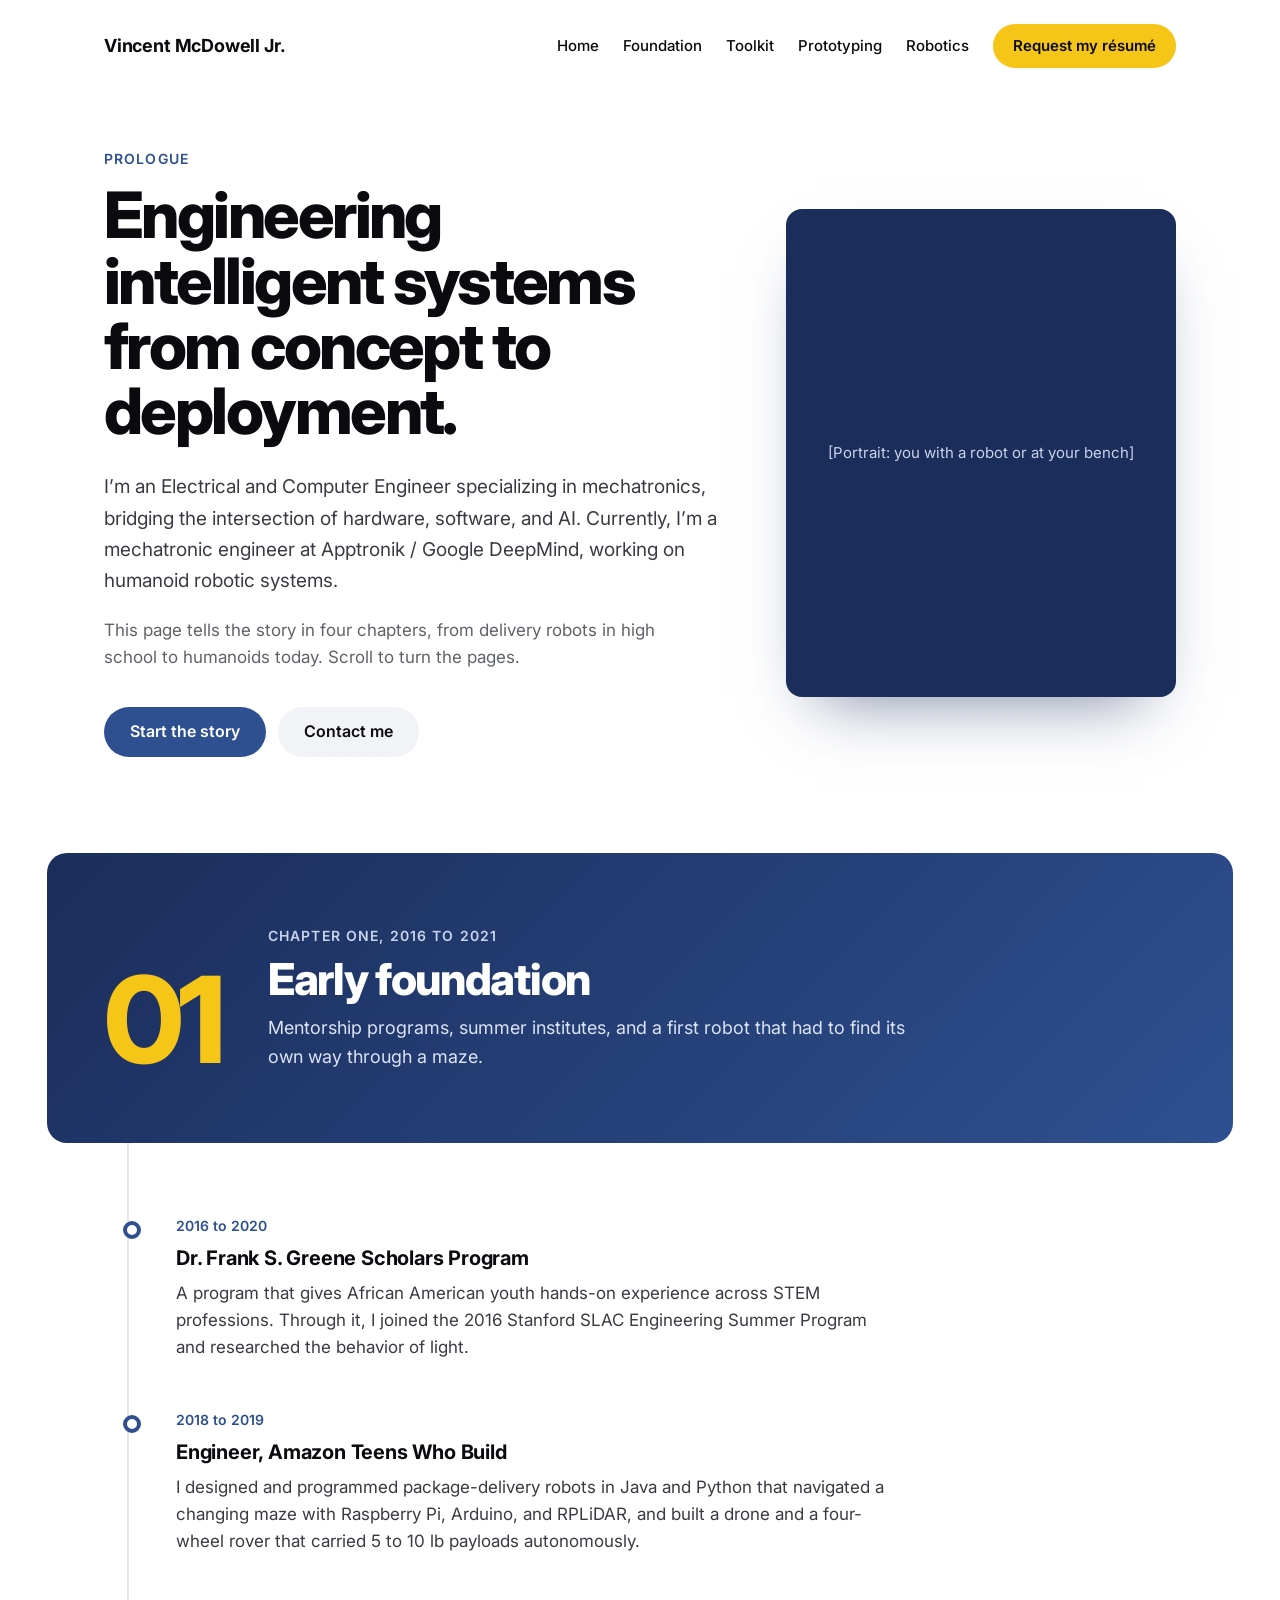
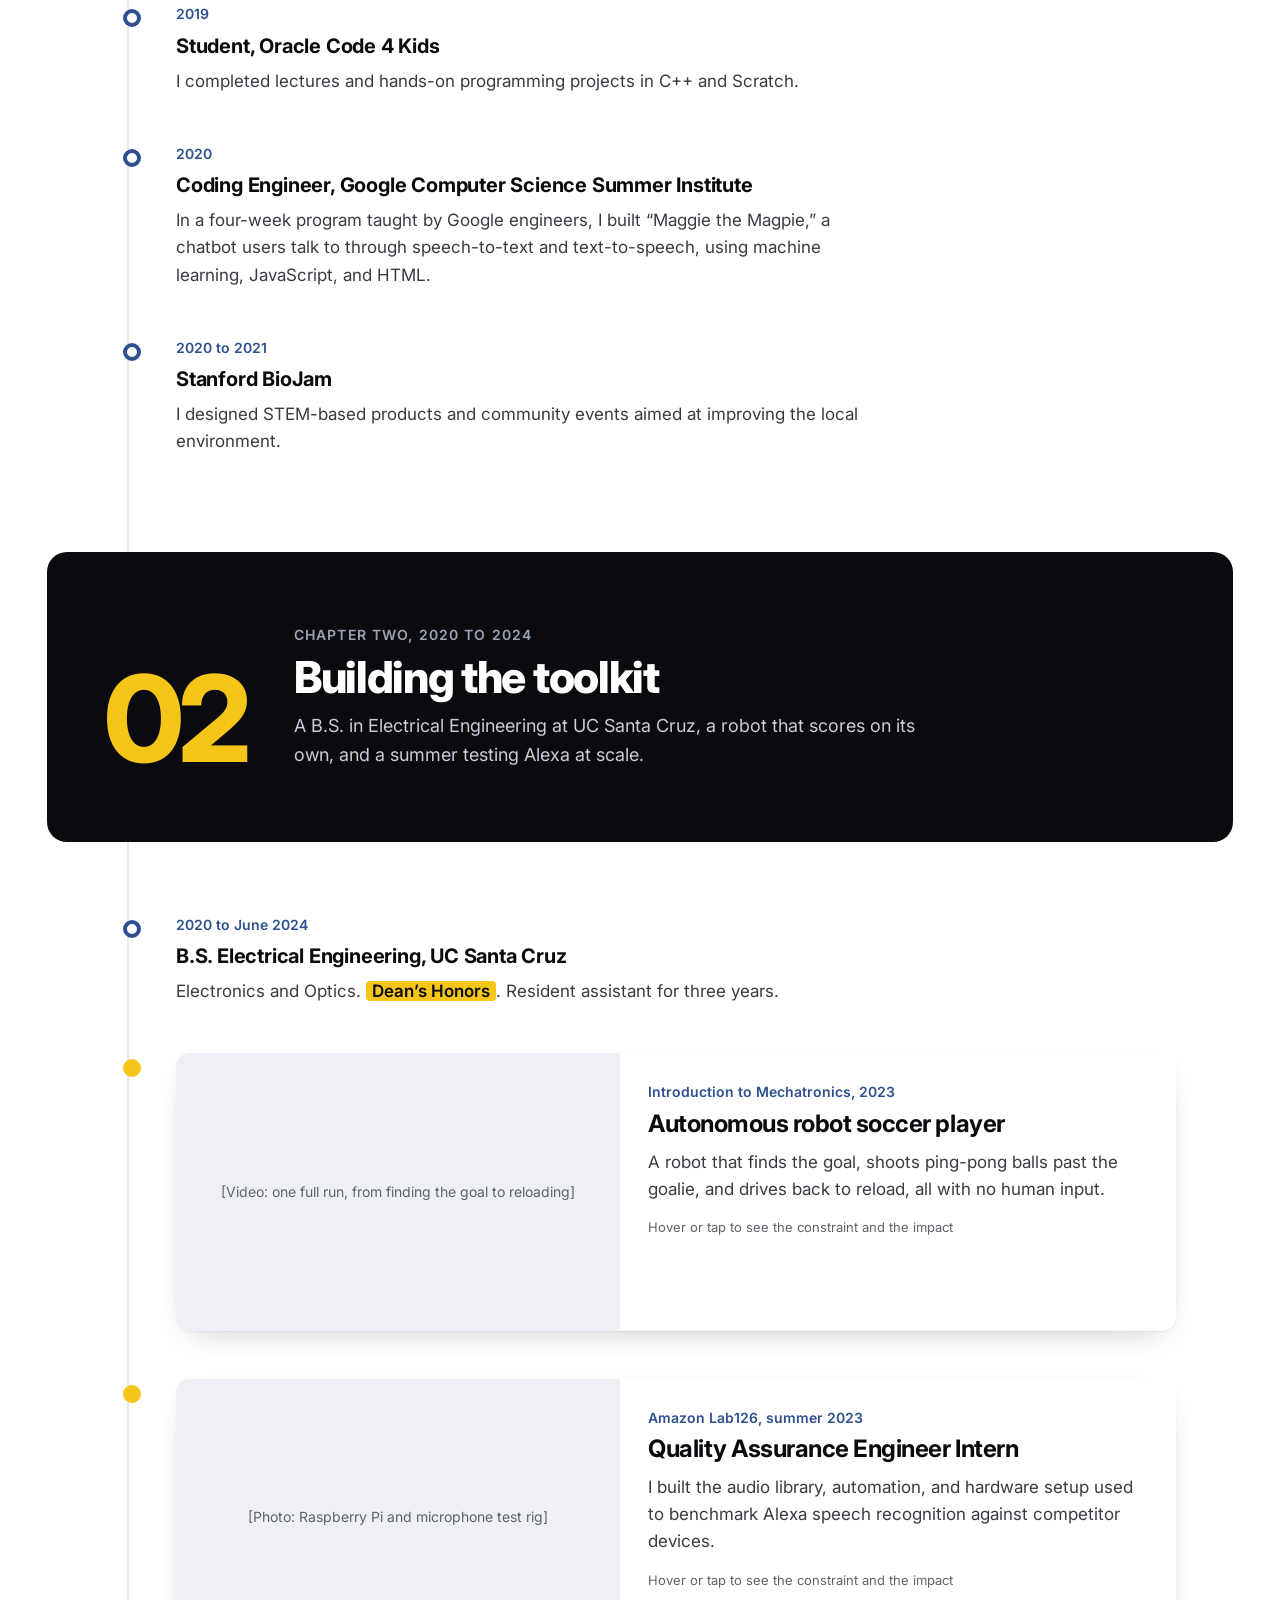
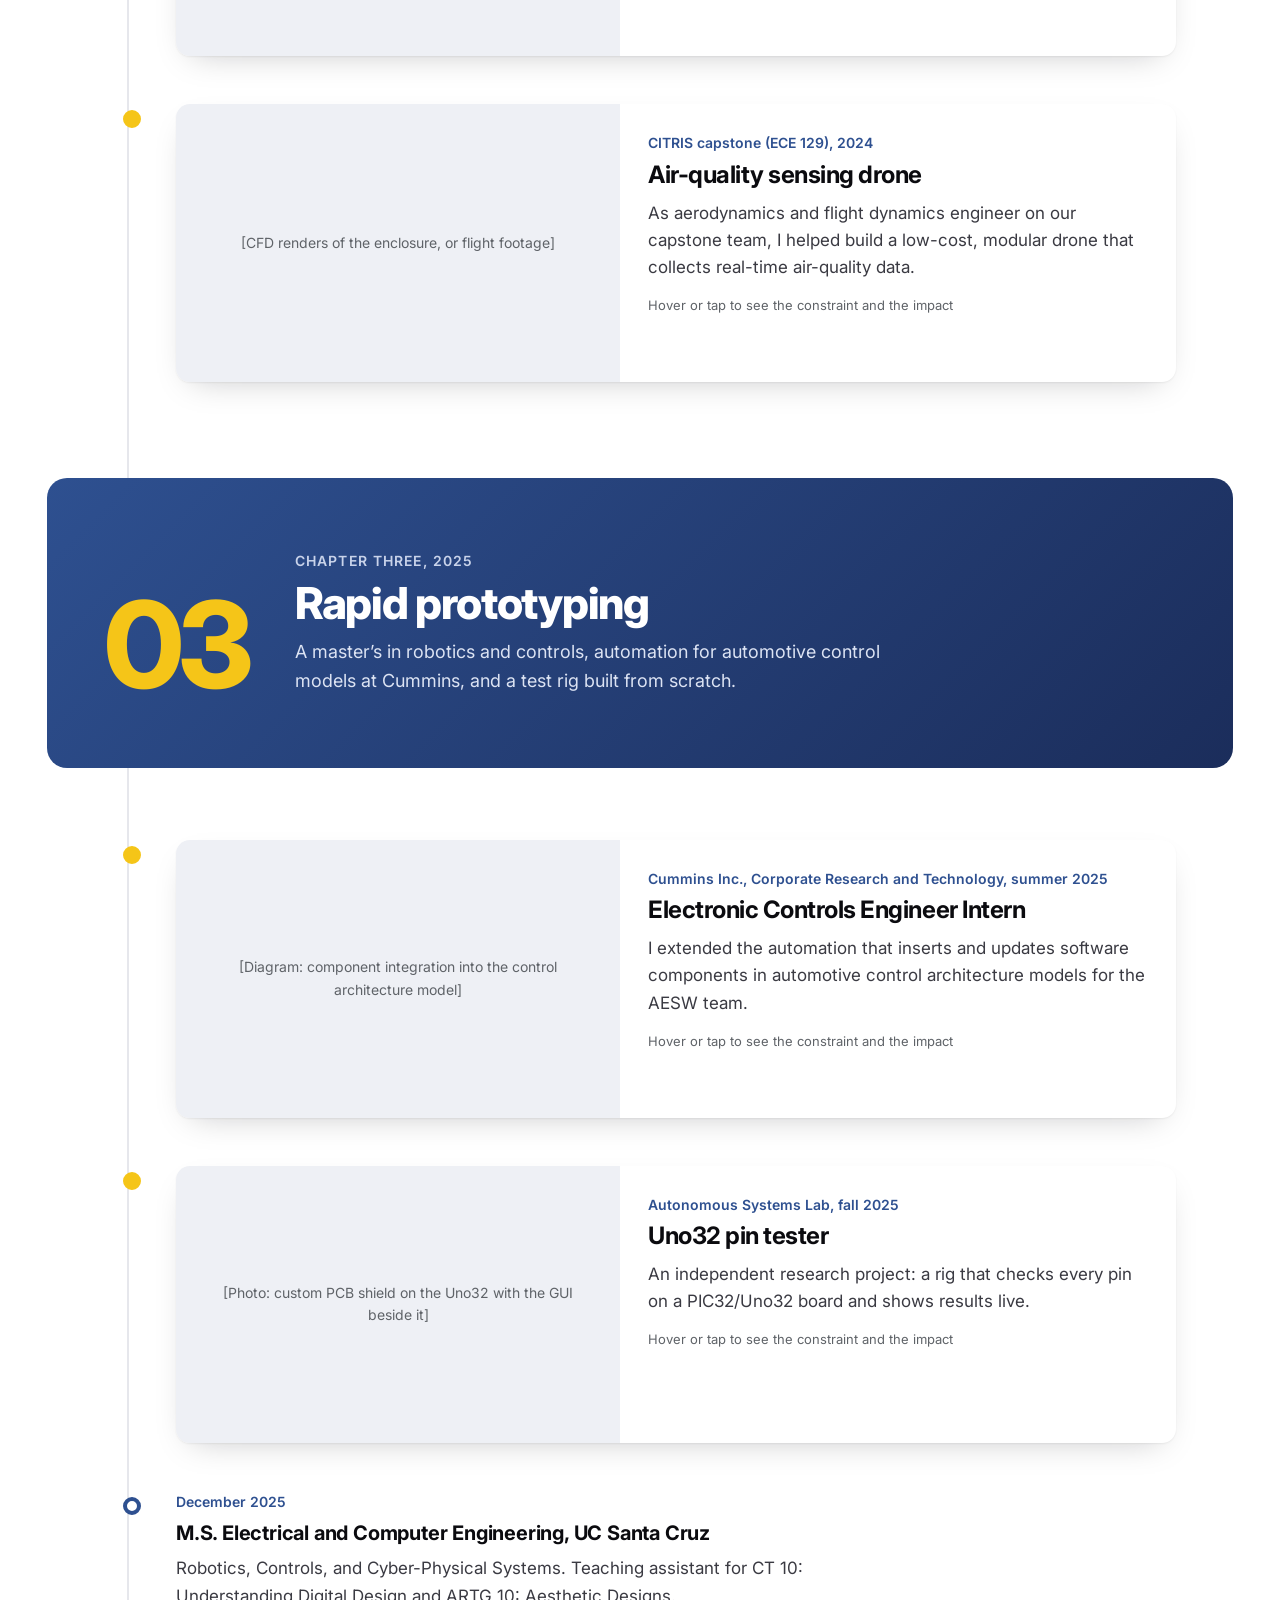
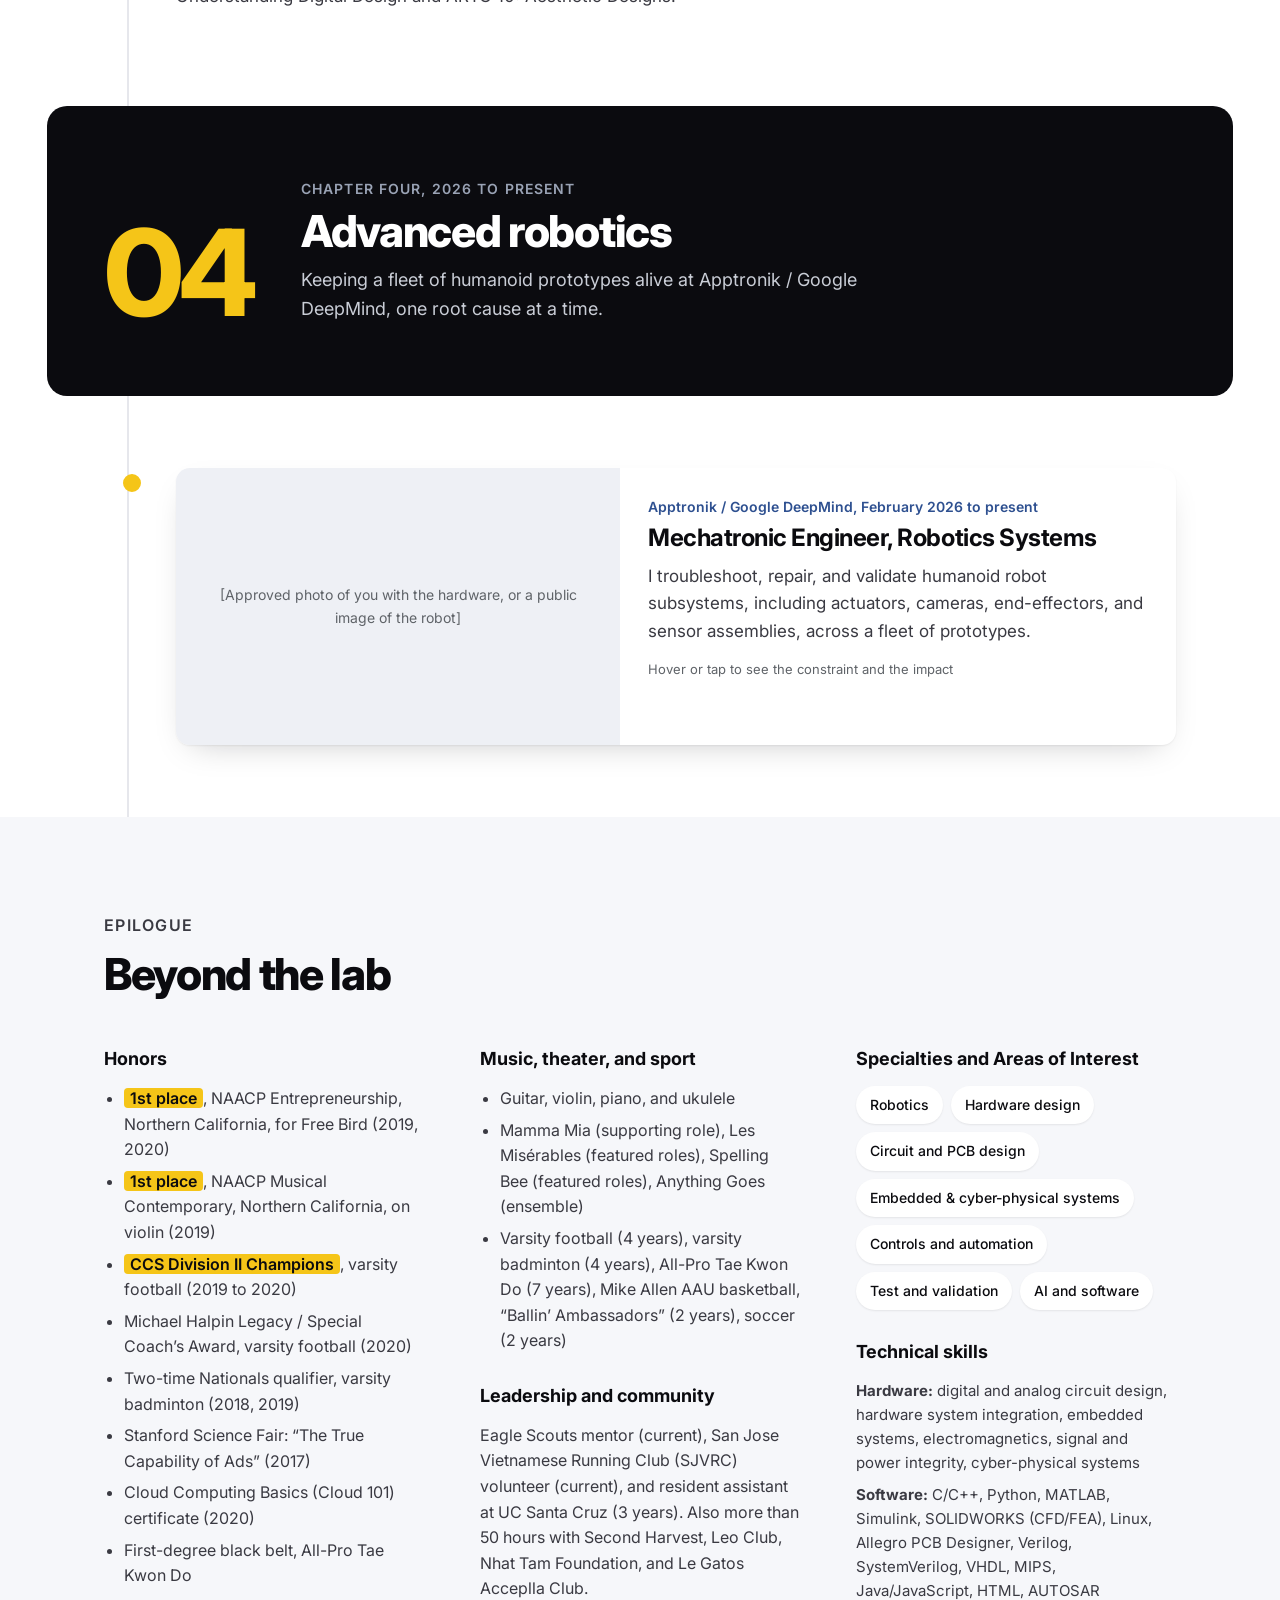
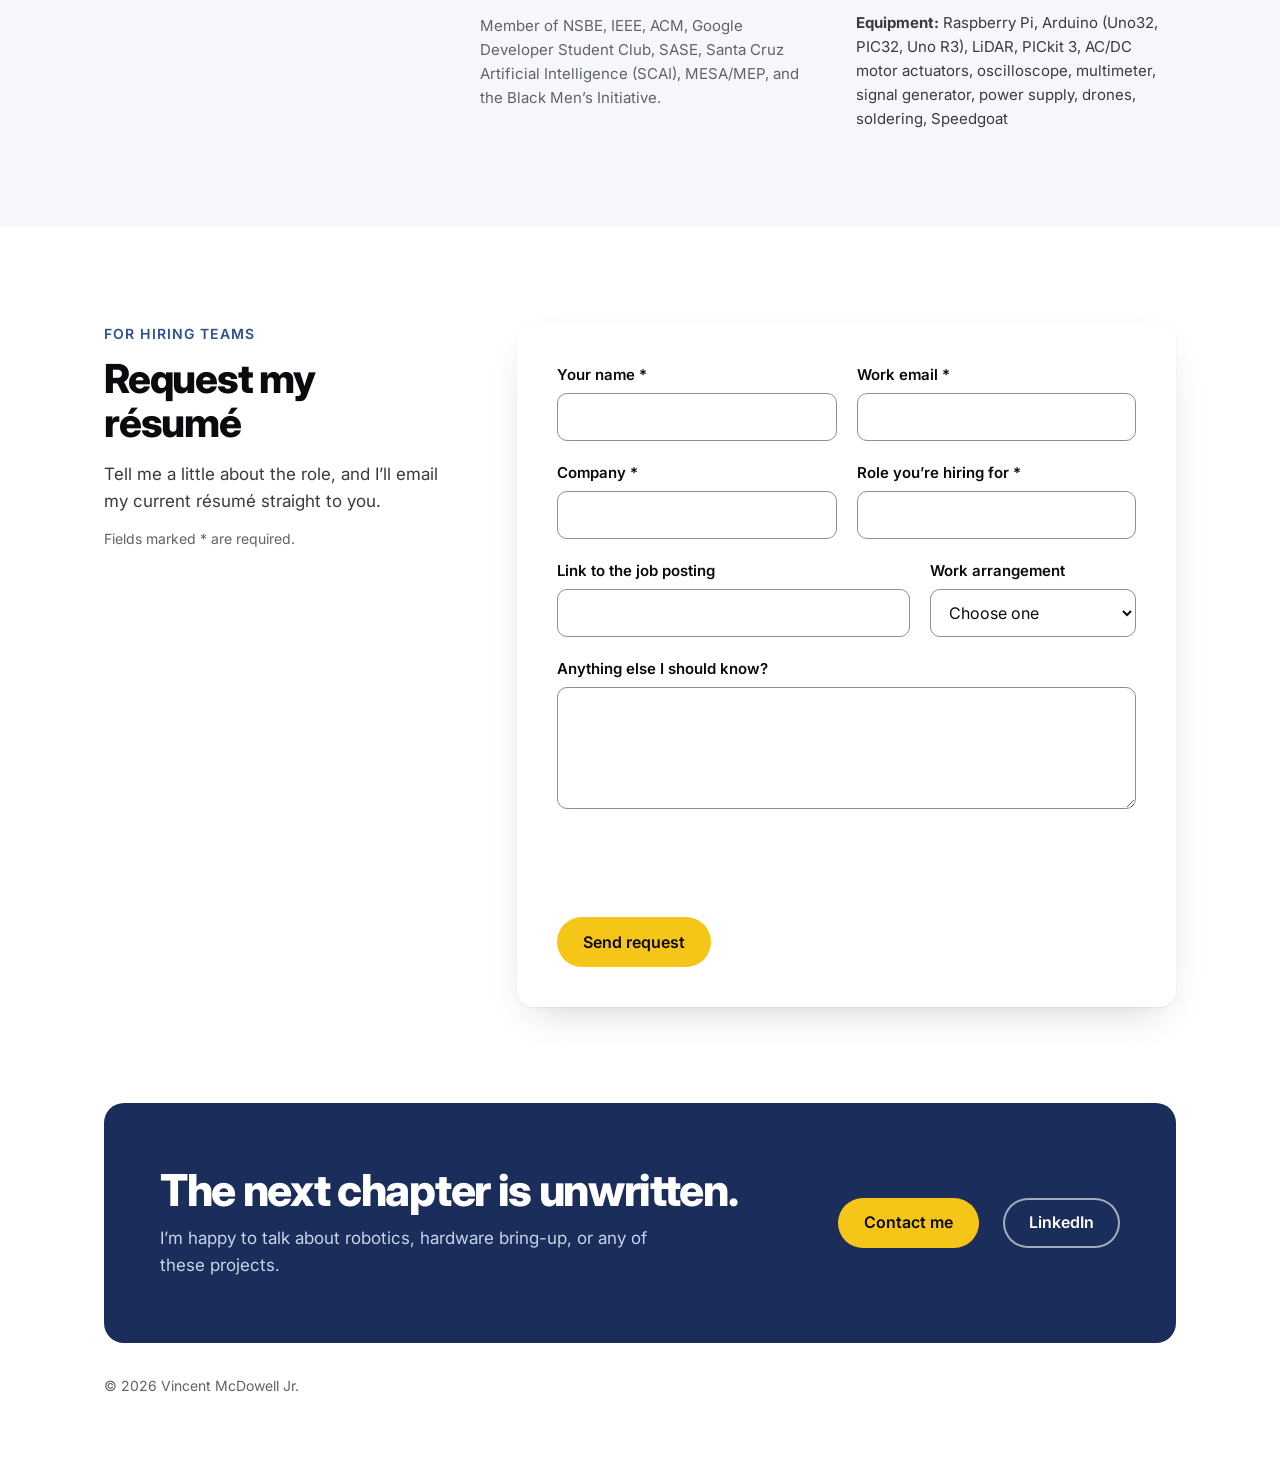
==== story.html @ 01d8b280 "first commit" ====
<!doctype html>
<html lang="en">
<head>
<meta charset="utf-8">
<meta name="viewport" content="width=device-width, initial-scale=1">
<title>My story | Vincent McDowell Jr.</title>
<meta name="description" content="The engineering story of Vincent McDowell Jr., from delivery robots in high school to humanoid robots at Apptronik / Google DeepMind.">
<link rel="preconnect" href="https://fonts.googleapis.com">
<link rel="preconnect" href="https://fonts.gstatic.com" crossorigin>
<link href="https://fonts.googleapis.com/css2?family=Inter:wght@400;500;600;700;800&display=swap" rel="stylesheet">
<style>
  :root{--ink:#0B0B0F;--text-2:#3A3A42;--muted:#5F6368;--navy:#1B2D5B;--blue:#2E5090;--gold:#F5C518;--gold-hover:#FFD23A;--soft:#F6F7FA;--line:#8A8F99;--error:#B3261E}
  *{box-sizing:border-box}
  body{margin:0;font-family:'Inter',system-ui,-apple-system,'Segoe UI',sans-serif;color:var(--ink);background:#fff;font-size:17px;line-height:1.6}
  a{color:var(--blue)}a:hover{color:var(--navy)}
  a:focus-visible,button:focus-visible,input:focus-visible,select:focus-visible,textarea:focus-visible,.hc:focus-visible{outline:3px solid var(--gold);outline-offset:3px}
  button{font-family:inherit;cursor:pointer}
  img{max-width:100%}
  .wrap{max-width:1200px;margin:0 auto;padding-left:5%;padding-right:5%}
  h1,h2,h3{margin:0}
  .kicker{margin:0 0 12px;font-size:14px;font-weight:600;letter-spacing:.08em;text-transform:uppercase;color:var(--blue)}
  mark{background:var(--gold);color:var(--ink);padding:0 6px;border-radius:4px;font-weight:600}
  .btn{display:inline-flex;align-items:center;justify-content:center;min-height:50px;padding:0 26px;border-radius:999px;font-weight:600;font-size:16px;text-decoration:none;border:0;transition:transform .15s,background .15s}
  .btn:hover{transform:translateY(-1px)}
  .btn-gold{background:var(--gold);color:var(--ink)}.btn-gold:hover{background:var(--gold-hover);color:var(--ink)}
  .btn-navy{background:var(--blue);color:#fff}.btn-navy:hover{background:var(--navy);color:#fff}
  .btn-soft{background:#F2F3F7;color:var(--ink)}.btn-soft:hover{color:var(--ink)}
  .btn-line{background:transparent;color:#fff;box-shadow:inset 0 0 0 2px rgba(255,255,255,.6)}.btn-line:hover{color:#fff;box-shadow:inset 0 0 0 2px #fff}
  .hl{margin:0;padding-left:20px}.hl li{margin-bottom:6px}

  /* Reading progress bar */
  #progress{position:fixed;top:0;left:0;height:4px;width:0;background:var(--gold);z-index:30;transition:width .12s linear}

  /* Scroll-triggered reveal */
  .reveal{opacity:0;transform:translateY(28px);transition:opacity .7s cubic-bezier(.2,.7,.2,1),transform .7s cubic-bezier(.2,.7,.2,1)}
  .reveal.in{opacity:1;transform:none}

  /* Header */
  header .wrap{padding-top:24px;padding-bottom:24px;display:flex;flex-wrap:wrap;gap:12px 32px;align-items:center;justify-content:space-between}
  header .brand{font-weight:700;font-size:18px;letter-spacing:-.01em;color:var(--ink);text-decoration:none}
  header nav{display:flex;flex-wrap:wrap;align-items:center;gap:4px 24px;font-size:15px;font-weight:500}
  header nav a:not(.btn){color:var(--ink);text-decoration:none;padding:10px 0}

  /* Hero */
  .hero{padding-top:56px;padding-bottom:96px;display:flex;flex-wrap:wrap;gap:56px;align-items:center}
  .hero .copy{flex:3 1 520px;min-width:0}
  .hero h1{font-size:64px;line-height:1.02;font-weight:800;letter-spacing:-.04em;margin-bottom:28px}
  .hero .lead{margin:0 0 20px;font-size:19px;line-height:1.65;color:var(--text-2);max-width:34em}
  .hero .note{margin:0 0 36px;color:var(--muted);max-width:34em}
  .hero .portrait{flex:2 1 320px;min-width:0}
  .portrait .frame{aspect-ratio:4/5;border-radius:16px;background:var(--navy);color:#C9D3EA;display:flex;align-items:center;justify-content:center;text-align:center;padding:32px;font-size:15px;box-shadow:0 32px 64px -32px rgba(27,45,91,.6);position:relative;overflow:hidden}
  .portrait .frame img{position:absolute;inset:0;width:100%;height:100%;object-fit:cover}
  .actions{display:flex;flex-wrap:wrap;gap:12px}

  /* Story rail */
  #story{position:relative}
  .rail,.rail-fill{position:absolute;top:0;left:calc(5% + 27px);width:2px}
  .rail{bottom:0;background:#E6E7EC}
  .rail-fill{height:0;background:var(--gold);transition:height .2s linear}
  .chapter{position:relative;margin:48px -5.3% 0;padding:72px 5.3%;color:#fff;border-radius:20px}
  .chapter:first-of-type{margin-top:0}
  .chapter.blue{background:linear-gradient(135deg,var(--navy) 0%,var(--blue) 100%)}
  .chapter.blue-rev{background:linear-gradient(135deg,var(--blue) 0%,var(--navy) 100%)}
  .chapter.black{background:var(--ink)}
  .chapter .inner{display:flex;flex-wrap:wrap;gap:24px 48px;align-items:flex-end}
  .chapter .num{margin:0;font-size:120px;line-height:.85;font-weight:800;letter-spacing:-.05em;color:var(--gold);flex:0 0 auto}
  .chapter .text{flex:1 1 400px;min-width:0}
  .chapter .label{margin:0 0 8px;font-size:14px;font-weight:600;letter-spacing:.08em;text-transform:uppercase;color:#C9D3EA}
  .chapter.black .label{color:#9AA3B5}
  .chapter h2{font-size:44px;line-height:1.05;font-weight:800;letter-spacing:-.03em;margin-bottom:12px}
  .chapter .sub{margin:0;font-size:18px;color:#DCE3F3;max-width:36em}
  .chapter.black .sub{color:#C9CDD6}
  .entries{padding:48px 0 24px}
  .entry{position:relative;padding:24px 0 24px 72px}
  .entry .dot{position:absolute;left:19px;top:30px;width:18px;height:18px;border-radius:50%;background:#fff;border:4px solid var(--blue)}
  .entry .dot.gold{border-color:var(--gold);background:var(--gold)}
  .entry .yr{margin:0 0 4px;font-size:14px;font-weight:600;color:var(--blue)}
  .entry h3{font-size:20px;font-weight:700;letter-spacing:-.01em;margin-bottom:6px}
  .entry .d{margin:0;color:var(--text-2);max-width:42em}

  /* Highlight cards */
  .hc{background:#fff;border-radius:14px;box-shadow:0 1px 2px rgba(11,11,15,.06),0 12px 32px -16px rgba(11,11,15,.25);transition:box-shadow .25s,transform .25s;cursor:pointer;position:relative;overflow:hidden}
  .hc:hover,.hc:focus-within,.hc.open{box-shadow:0 0 0 2px var(--gold),0 20px 48px -20px rgba(11,11,15,.35);transform:translateY(-3px)}
  .hc .top{display:flex;flex-wrap:wrap}
  .hc .media{flex:2 1 300px;min-width:0;aspect-ratio:16/10;background:#EEF0F5;color:var(--muted);display:flex;align-items:center;justify-content:center;text-align:center;padding:24px;font-size:14px;position:relative;overflow:hidden}
  .hc .media img{position:absolute;inset:0;width:100%;height:100%;object-fit:cover}
  .hc .body{flex:3 1 340px;min-width:0;padding:28px}
  .hc .meta{margin:0 0 6px;font-size:14px;font-weight:600;color:var(--blue)}
  .hc h3{font-size:24px;line-height:1.2;font-weight:700;letter-spacing:-.02em;margin-bottom:10px}
  .hc .sum{margin:0 0 14px;color:var(--text-2)}
  .hc .hint{margin:0;color:var(--muted);font-size:13px;transition:opacity .2s}
  .hc:hover .hint,.hc:focus-within .hint,.hc.open .hint{opacity:0}
  .hc .more{max-height:0;opacity:0;overflow:hidden;transition:max-height .45s ease,opacity .35s ease,padding .35s ease;padding:0 28px}
  .hc:hover .more,.hc:focus-within .more,.hc.open .more{max-height:560px;opacity:1;padding:0 28px 28px}
  .hc .pair{display:flex;flex-wrap:wrap;gap:20px 32px;padding-top:20px;border-top:2px solid var(--gold)}
  .hc .pair > div{flex:1 1 280px;min-width:0}
  .tag{display:inline-block;margin:0 0 6px;font-size:13px;font-weight:700;letter-spacing:.06em;text-transform:uppercase;color:var(--ink);background:var(--gold);padding:2px 8px;border-radius:4px}
  .hc .pair p{margin:0;font-size:15px;color:var(--text-2)}
  .hc .tools{margin:16px 0 0;font-size:14px;color:var(--muted)}

  /* Epilogue */
  .epilogue{background:var(--soft)}
  .epilogue .wrap{padding-top:96px;padding-bottom:96px}
  .epilogue h2{font-size:44px;line-height:1.05;font-weight:800;letter-spacing:-.03em;margin-bottom:48px}
  .epilogue .cols{display:flex;flex-wrap:wrap;gap:32px 56px}
  .epilogue .cols > div{flex:1 1 320px;min-width:0}
  .epilogue h3{font-size:18px;font-weight:700;margin-bottom:12px}
  .epilogue p,.epilogue li{color:var(--text-2);font-size:16px}
  .chips{list-style:none;margin:0 0 28px;padding:0;display:flex;flex-wrap:wrap;gap:8px}
  .chips li{padding:8px 14px;border-radius:999px;background:#fff;font-size:14px;font-weight:500;box-shadow:0 1px 2px rgba(11,11,15,.08);color:var(--ink)}

  /* Form */
  .request{padding-top:96px;padding-bottom:40px;display:flex;flex-wrap:wrap;gap:40px 64px;align-items:flex-start}
  .request .intro{flex:1 1 300px;min-width:0}
  .request h2{font-size:40px;line-height:1.1;font-weight:800;letter-spacing:-.03em;margin-bottom:16px}
  .request form,.sent{flex:2 1 560px;min-width:0;background:#fff;border-radius:16px;padding:40px;box-shadow:0 1px 2px rgba(11,11,15,.06),0 16px 40px -16px rgba(11,11,15,.2)}
  .request form{display:flex;flex-direction:column;gap:20px}
  .frow{display:flex;flex-wrap:wrap;gap:20px}
  .field{flex:1 1 240px;min-width:0;display:flex;flex-direction:column;gap:6px}
  .field.wide{flex:2 1 300px}
  .field label{font-size:15px;font-weight:600}
  .field input,.field select,.field textarea{min-height:48px;width:100%;padding:0 14px;font-family:inherit;font-size:16px;color:var(--ink);background:#fff;border:1.5px solid var(--line);border-radius:10px}
  .field textarea{padding:12px 14px;line-height:1.5;resize:vertical}
  .field.invalid input{border-color:var(--error)}
  .err{display:none;margin:0;font-size:14px;color:var(--error)}
  .field.invalid .err{display:block}
  .sent{display:none}
  .sent .big{margin:0 0 8px;font-size:24px;font-weight:700;letter-spacing:-.02em}

  /* Footer */
  footer .wrap{padding-top:56px;padding-bottom:64px}
  footer .panel{border-radius:20px;background:var(--navy);color:#fff;padding:64px 56px;display:flex;flex-wrap:wrap;gap:32px 48px;align-items:center;justify-content:space-between}
  footer h2{font-size:44px;line-height:1.05;font-weight:800;letter-spacing:-.03em;margin-bottom:12px}
  footer .links{display:flex;flex-wrap:wrap;gap:12px 24px;align-items:center;font-weight:600}
  .copyright{margin:32px 0 0;font-size:14px;color:var(--muted)}

  @media (max-width:640px){
    .hero h1{font-size:42px}
    .chapter{padding:48px 6%}
    .chapter .num{font-size:80px}
    .chapter h2{font-size:34px}
    footer .panel{padding:40px 28px}
    .request form,.sent{padding:28px}
  }
  @media (prefers-reduced-motion:reduce){
    *{transition:none!important}
    .reveal{opacity:1;transform:none}
    .hc:hover,.hc.open{transform:none}
  }
</style>
</head>
<body>

<div id="progress" aria-hidden="true"></div>

<header>
  <div class="wrap">
    <a class="brand" href="index.html">Vincent McDowell Jr.</a>
    <nav aria-label="Chapters">
      <a href="index.html">Home</a>
      <a href="#ch1">Foundation</a>
      <a href="#ch2">Toolkit</a>
      <a href="#ch3">Prototyping</a>
      <a href="#ch4">Robotics</a>
      <a href="#request" class="btn btn-gold" style="min-height:44px;padding:0 20px;font-size:15px">Request my résumé</a>
    </nav>
  </div>
</header>

<main>
  <section class="wrap hero reveal" id="top">
    <div class="copy">
      <p class="kicker">Prologue</p>
      <h1>Engineering intelligent systems from concept to deployment.</h1>
      <p class="lead">I’m an Electrical and Computer Engineer specializing in mechatronics, bridging the intersection of hardware, software, and AI. Currently, I’m a mechatronic engineer at Apptronik / Google DeepMind, working on humanoid robotic systems.</p>
      <p class="note">This page tells the story in four chapters, from delivery robots in high school to humanoids today. Scroll to turn the pages.</p>
      <div class="actions">
        <a href="#ch1" class="btn btn-navy">Start the story</a>
        <a href="#contact" class="btn btn-soft">Contact me</a>
      </div>
    </div>
    <div class="portrait">
      <!-- Add your photo: <img src="images/portrait.jpg" alt="Vincent McDowell Jr. with a robot"> inside the frame -->
      <div class="frame">[Portrait: you with a robot or at your bench]</div>
    </div>
  </section>

  <div id="story" class="wrap">
    <div class="rail" aria-hidden="true"></div>
    <div class="rail-fill" id="rail-fill" aria-hidden="true"></div>

    <section id="ch1" class="chapter blue reveal" aria-labelledby="ch1-h">
      <div class="inner">
        <p class="num">01</p>
        <div class="text">
          <p class="label">Chapter one, 2016 to 2021</p>
          <h2 id="ch1-h">Early foundation</h2>
          <p class="sub">Mentorship programs, summer institutes, and a first robot that had to find its own way through a maze.</p>
        </div>
      </div>
    </section>

    <div class="entries">
      <div class="entry reveal"><span class="dot" aria-hidden="true"></span><p class="yr">2016 to 2020</p><h3>Dr. Frank S. Greene Scholars Program</h3><p class="d">A program that gives African American youth hands-on experience across STEM professions. Through it, I joined the 2016 Stanford SLAC Engineering Summer Program and researched the behavior of light.</p></div>
      <div class="entry reveal"><span class="dot" aria-hidden="true"></span><p class="yr">2018 to 2019</p><h3>Engineer, Amazon Teens Who Build</h3><p class="d">I designed and programmed package-delivery robots in Java and Python that navigated a changing maze with Raspberry Pi, Arduino, and RPLiDAR, and built a drone and a four-wheel rover that carried 5 to 10 lb payloads autonomously.</p></div>
      <div class="entry reveal"><span class="dot" aria-hidden="true"></span><p class="yr">2019</p><h3>Student, Oracle Code 4 Kids</h3><p class="d">I completed lectures and hands-on programming projects in C++ and Scratch.</p></div>
      <div class="entry reveal"><span class="dot" aria-hidden="true"></span><p class="yr">2020</p><h3>Coding Engineer, Google Computer Science Summer Institute</h3><p class="d">In a four-week program taught by Google engineers, I built “Maggie the Magpie,” a chatbot users talk to through speech-to-text and text-to-speech, using machine learning, JavaScript, and HTML.</p></div>
      <div class="entry reveal"><span class="dot" aria-hidden="true"></span><p class="yr">2020 to 2021</p><h3>Stanford BioJam</h3><p class="d">I designed STEM-based products and community events aimed at improving the local environment.</p></div>
    </div>

    <section id="ch2" class="chapter black reveal" aria-labelledby="ch2-h">
      <div class="inner">
        <p class="num">02</p>
        <div class="text">
          <p class="label">Chapter two, 2020 to 2024</p>
          <h2 id="ch2-h">Building the toolkit</h2>
          <p class="sub">A B.S. in Electrical Engineering at UC Santa Cruz, a robot that scores on its own, and a summer testing Alexa at scale.</p>
        </div>
      </div>
    </section>

    <div class="entries">
      <div class="entry reveal"><span class="dot" aria-hidden="true"></span><p class="yr">2020 to June 2024</p><h3>B.S. Electrical Engineering, UC Santa Cruz</h3><p class="d">Electronics and Optics. <mark>Dean’s Honors</mark>. Resident assistant for three years.</p></div>

      <div class="entry reveal"><span class="dot gold" aria-hidden="true"></span>
        <article class="hc" tabindex="0" aria-expanded="false">
          <div class="top">
            <!-- Add media: <img src="images/soccer-robot.jpg" alt="..."> -->
            <div class="media">[Video: one full run, from finding the goal to reloading]</div>
            <div class="body">
              <p class="meta">Introduction to Mechatronics, 2023</p>
              <h3>Autonomous robot soccer player</h3>
              <p class="sum">A robot that finds the goal, shoots ping-pong balls past the goalie, and drives back to reload, all with no human input.</p>
              <p class="hint">Hover or tap to see the constraint and the impact</p>
            </div>
          </div>
          <div class="more">
            <div class="pair">
              <div><span class="tag">Constraint</span><p>The light and signal sensors picked up noise outside the beacon band, and the robot had to fire without hitting a moving goalie.</p></div>
              <div><span class="tag">Impact</span><p>I designed Butterworth and Chebyshev filters tuned to 1.5 to 2.5 kHz in Allegro, extending usable sensor range, and modeled the chassis in SOLIDWORKS. [X] of [X] shots scored in competition runs.</p></div>
            </div>
            <p class="tools">C, Allegro PCB Designer, SOLIDWORKS, analog filter design</p>
          </div>
        </article>
      </div>

      <div class="entry reveal"><span class="dot gold" aria-hidden="true"></span>
        <article class="hc" tabindex="0" aria-expanded="false">
          <div class="top">
            <div class="media">[Photo: Raspberry Pi and microphone test rig]</div>
            <div class="body">
              <p class="meta">Amazon Lab126, summer 2023</p>
              <h3>Quality Assurance Engineer Intern</h3>
              <p class="sum">I built the audio library, automation, and hardware setup used to benchmark Alexa speech recognition against competitor devices.</p>
              <p class="hint">Hover or tap to see the constraint and the impact</p>
            </div>
          </div>
          <div class="more">
            <div class="pair">
              <div><span class="tag">Constraint</span><p>Competitor devices could not run inside the Alexa test framework, and manual ASR runs were slow and hard to compare fairly.</p></div>
              <div><span class="tag">Impact</span><p>An unbiased library of <mark>18,000</mark> test recordings, Python test automation on Linux driving Raspberry Pis and external microphones, and a new setup that brought competitor devices into the Alexa environment. [X] devices benchmarked side by side.</p></div>
            </div>
            <p class="tools">Python, Linux, Raspberry Pi, Amazon internal test software</p>
          </div>
        </article>
      </div>

      <div class="entry reveal"><span class="dot gold" aria-hidden="true"></span>
        <article class="hc" tabindex="0" aria-expanded="false">
          <div class="top">
            <div class="media">[CFD renders of the enclosure, or flight footage]</div>
            <div class="body">
              <p class="meta">CITRIS capstone (ECE 129), 2024</p>
              <h3>Air-quality sensing drone</h3>
              <p class="sum">As aerodynamics and flight dynamics engineer on our capstone team, I helped build a low-cost, modular drone that collects real-time air-quality data.</p>
              <p class="hint">Hover or tap to see the constraint and the impact</p>
            </div>
          </div>
          <div class="more">
            <div class="pair">
              <div><span class="tag">Constraint</span><p>A low-cost platform still had to fly stably with a sensor payload, and raw readings from several sensors were not usable for decisions on their own.</p></div>
              <div><span class="tag">Impact</span><p>A Python AQI algorithm that fuses the sensor streams into a real-time assessment, and a payload enclosure iterated in SOLIDWORKS CFD and FEA. Drag reduced by [X]% across [X] iterations.</p></div>
            </div>
            <p class="tools">Python, SOLIDWORKS Simulation (CFD/FEA)</p>
          </div>
        </article>
      </div>
    </div>

    <section id="ch3" class="chapter blue-rev reveal" aria-labelledby="ch3-h">
      <div class="inner">
        <p class="num">03</p>
        <div class="text">
          <p class="label">Chapter three, 2025</p>
          <h2 id="ch3-h">Rapid prototyping</h2>
          <p class="sub">A master’s in robotics and controls, automation for automotive control models at Cummins, and a test rig built from scratch.</p>
        </div>
      </div>
    </section>

    <div class="entries">
      <div class="entry reveal"><span class="dot gold" aria-hidden="true"></span>
        <article class="hc" tabindex="0" aria-expanded="false">
          <div class="top">
            <div class="media">[Diagram: component integration into the control architecture model]</div>
            <div class="body">
              <p class="meta">Cummins Inc., Corporate Research and Technology, summer 2025</p>
              <h3>Electronic Controls Engineer Intern</h3>
              <p class="sum">I extended the automation that inserts and updates software components in automotive control architecture models for the AESW team.</p>
              <p class="hint">Hover or tap to see the constraint and the impact</p>
            </div>
          </div>
          <div class="more">
            <div class="pair">
              <div><span class="tag">Constraint</span><p>Components were integrated by hand, which slowed rapid prototyping, and port and connector errors only surfaced late, during model execution.</p></div>
              <div><span class="tag">Impact</span><p><mark>100%</mark> of new and updated components integrated correctly into the architecture file, plus Python parsers for ARXML/ECU files that flag [X] port and connector mismatches before execution. [X] hours saved per cycle.</p></div>
            </div>
            <p class="tools">Python, MATLAB Simulink, AUTOSAR/CSAR, ARXML, Speedgoat</p>
          </div>
        </article>
      </div>

      <div class="entry reveal"><span class="dot gold" aria-hidden="true"></span>
        <article class="hc" tabindex="0" aria-expanded="false">
          <div class="top">
            <div class="media">[Photo: custom PCB shield on the Uno32 with the GUI beside it]</div>
            <div class="body">
              <p class="meta">Autonomous Systems Lab, fall 2025</p>
              <h3>Uno32 pin tester</h3>
              <p class="sum">An independent research project: a rig that checks every pin on a PIC32/Uno32 board and shows results live.</p>
              <p class="hint">Hover or tap to see the constraint and the impact</p>
            </div>
          </div>
          <div class="more">
            <div class="pair">
              <div><span class="tag">Constraint</span><p>The board’s own self-test missed pin faults, and the Arduino tester lacked both the channels and the input compatibility to read the Uno32 directly.</p></div>
              <div><span class="tag">Impact</span><p>Non-blocking state machines on both boards, a UART handshake feeding a Tkinter GUI, three 16-channel multiplexers (<mark>48 channels</mark>) with voltage-divider PWM mapping, and a custom PCB shield. Detection accuracy above the self-test [by X%]; setup cut from [X] to [X] minutes.</p></div>
            </div>
            <p class="tools">C, Python (Tkinter), UART, PCB design</p>
          </div>
        </article>
      </div>

      <div class="entry reveal"><span class="dot" aria-hidden="true"></span><p class="yr">December 2025</p><h3>M.S. Electrical and Computer Engineering, UC Santa Cruz</h3><p class="d">Robotics, Controls, and Cyber-Physical Systems. Teaching assistant for CT 10: Understanding Digital Design and ARTG 10: Aesthetic Designs.</p></div>
    </div>

    <section id="ch4" class="chapter black reveal" aria-labelledby="ch4-h">
      <div class="inner">
        <p class="num">04</p>
        <div class="text">
          <p class="label">Chapter four, 2026 to present</p>
          <h2 id="ch4-h">Advanced robotics</h2>
          <p class="sub">Keeping a fleet of humanoid prototypes alive at Apptronik / Google DeepMind, one root cause at a time.</p>
        </div>
      </div>
    </section>

    <div class="entries" style="padding-bottom:48px">
      <div class="entry reveal"><span class="dot gold" aria-hidden="true"></span>
        <article class="hc" tabindex="0" aria-expanded="false">
          <div class="top">
            <div class="media">[Approved photo of you with the hardware, or a public image of the robot]</div>
            <div class="body">
              <p class="meta">Apptronik / Google DeepMind, February 2026 to present</p>
              <h3>Mechatronic Engineer, Robotics Systems</h3>
              <p class="sum">I troubleshoot, repair, and validate humanoid robot subsystems, including actuators, cameras, end-effectors, and sensor assemblies, across a fleet of prototypes.</p>
              <p class="hint">Hover or tap to see the constraint and the impact</p>
            </div>
          </div>
          <div class="more">
            <div class="pair">
              <div><span class="tag">Constraint</span><p>Faults could originate in the mechanical, electrical, or control layer, and hardware configuration records drifted across the fleet as parts were swapped.</p></div>
              <div><span class="tag">Impact</span><p>Restored robotic hands and multi-modal sensing (vision, motion tracking) on [X] units, validated the full sensor-to-actuator path during bring-up, and wrote Python tools that cut configuration updates from [X] to [X] minutes.</p></div>
            </div>
            <p class="tools">Python, GitHub, system logs, telemetry, control software</p>
          </div>
        </article>
      </div>
    </div>
  </div>

  <section class="epilogue reveal" id="epilogue" aria-labelledby="epi-h">
    <div class="wrap">
      <p class="kicker">Epilogue</p>
      <h2 id="epi-h">Beyond the lab</h2>
      <div class="cols">
        <div>
          <h3>Honors</h3>
          <ul class="hl">
            <li><mark>1st place</mark>, NAACP Entrepreneurship, Northern California, for Free Bird (2019, 2020)</li>
            <li><mark>1st place</mark>, NAACP Musical Contemporary, Northern California, on violin (2019)</li>
            <li><mark>CCS Division II Champions</mark>, varsity football (2019 to 2020)</li>
            <li>Michael Halpin Legacy / Special Coach’s Award, varsity football (2020)</li>
            <li>Two-time Nationals qualifier, varsity badminton (2018, 2019)</li>
            <li>Stanford Science Fair: “The True Capability of Ads” (2017)</li>
            <li>Cloud Computing Basics (Cloud 101) certificate (2020)</li>
            <li>First-degree black belt, All-Pro Tae Kwon Do</li>
          </ul>
        </div>
        <div>
          <h3>Music, theater, and sport</h3>
          <ul class="hl" style="margin-bottom:28px">
            <li>Guitar, violin, piano, and ukulele</li>
            <li>Mamma Mia (supporting role), Les Misérables (featured roles), Spelling Bee (featured roles), Anything Goes (ensemble)</li>
            <li>Varsity football (4 years), varsity badminton (4 years), All-Pro Tae Kwon Do (7 years), Mike Allen AAU basketball, “Ballin’ Ambassadors” (2 years), soccer (2 years)</li>
          </ul>
          <h3>Leadership and community</h3>
          <p style="margin:0 0 12px">Eagle Scouts mentor (current), San Jose Vietnamese Running Club (SJVRC) volunteer (current), and resident assistant at UC Santa Cruz (3 years). Also more than 50 hours with Second Harvest, Leo Club, Nhat Tam Foundation, and Le Gatos Acceplla Club.</p>
          <p style="margin:0;color:var(--muted);font-size:15px">Member of NSBE, IEEE, ACM, Google Developer Student Club, SASE, Santa Cruz Artificial Intelligence (SCAI), MESA/MEP, and the Black Men’s Initiative.</p>
        </div>
        <div>
          <h3>Specialties and Areas of Interest</h3>
          <ul class="chips">
            <li>Robotics</li><li>Hardware design</li><li>Circuit and PCB design</li><li>Embedded &amp; cyber-physical systems</li><li>Controls and automation</li><li>Test and validation</li><li>AI and software</li>
          </ul>
          <h3>Technical skills</h3>
          <p style="margin:0 0 8px;font-size:15px"><strong>Hardware:</strong> digital and analog circuit design, hardware system integration, embedded systems, electromagnetics, signal and power integrity, cyber-physical systems</p>
          <p style="margin:0 0 8px;font-size:15px"><strong>Software:</strong> C/C++, Python, MATLAB, Simulink, SOLIDWORKS (CFD/FEA), Linux, Allegro PCB Designer, Verilog, SystemVerilog, VHDL, MIPS, Java/JavaScript, HTML, AUTOSAR</p>
          <p style="margin:0;font-size:15px"><strong>Equipment:</strong> Raspberry Pi, Arduino (Uno32, PIC32, Uno R3), LiDAR, PICkit 3, AC/DC motor actuators, oscilloscope, multimeter, signal generator, power supply, drones, soldering, Speedgoat</p>
        </div>
      </div>
    </div>
  </section>

  <section class="wrap request reveal" id="request" aria-labelledby="request-h">
    <div class="intro">
      <p class="kicker">For hiring teams</p>
      <h2 id="request-h">Request my résumé</h2>
      <p style="margin:0 0 12px;color:var(--text-2);max-width:26em">Tell me a little about the role, and I’ll email my current résumé straight to you.</p>
      <p style="margin:0;font-size:14px;color:var(--muted)">Fields marked * are required.</p>
    </div>
    <!-- FORM SETUP: use the same Formspree id as index.html. -->
    <form id="resume-form" action="https://formspree.io/f/meaanvoy" method="POST" novalidate>
      <div class="frow">
        <div class="field"><label for="f-name">Your name *</label><input id="f-name" name="name" type="text" autocomplete="name" required><p class="err">Enter your name.</p></div>
        <div class="field"><label for="f-email">Work email *</label><input id="f-email" name="email" type="email" autocomplete="email" required><p class="err">Enter an email address like name@company.com.</p></div>
      </div>
      <div class="frow">
        <div class="field"><label for="f-company">Company *</label><input id="f-company" name="company" type="text" autocomplete="organization" required><p class="err">Enter your company.</p></div>
        <div class="field"><label for="f-role">Role you’re hiring for *</label><input id="f-role" name="role" type="text" required><p class="err">Enter the role you’re hiring for.</p></div>
      </div>
      <div class="frow">
        <div class="field wide"><label for="f-link">Link to the job posting</label><input id="f-link" name="job_link" type="url"></div>
        <div class="field" style="flex-basis:180px"><label for="f-mode">Work arrangement</label>
          <select id="f-mode" name="work_arrangement"><option value="">Choose one</option><option>On-site</option><option>Hybrid</option><option>Remote</option><option>Not sure yet</option></select></div>
      </div>
      <div class="field"><label for="f-note">Anything else I should know?</label><textarea id="f-note" name="message" rows="4"></textarea></div>
      <input type="hidden" name="_subject" value="Résumé request from your portfolio">
      <div><button type="submit" class="btn btn-gold">Send request</button></div>
      <p class="err" id="form-fail" style="display:none">Something went wrong sending the request. Please email me directly at <a href="mailto:vincentmcdowelljr@gmail.com">vincentmcdowelljr@gmail.com</a>.</p>
    </form>
    <div class="sent" id="form-sent" role="status">
      <p class="big">Request sent</p>
      <p style="margin:0 0 24px;color:var(--text-2);max-width:34em" id="sent-text">Thanks. I’ll email my résumé to you shortly.</p>
      <button type="button" class="btn btn-soft" id="send-another">Send another request</button>
    </div>
  </section>
</main>

<footer id="contact">
  <div class="wrap">
    <div class="panel">
      <div style="flex:1 1 360px;min-width:0">
        <h2>The next chapter is unwritten.</h2>
        <p style="margin:0;color:#C9D3EA;max-width:30em">I’m happy to talk about robotics, hardware bring-up, or any of these projects.</p>
      </div>
      <div class="links">
        <a href="mailto:vincentmcdowelljr@gmail.com" class="btn btn-gold">Contact me</a>
        <a href="https://linkedin.com/in/vincentmcdowelljr/" class="btn btn-line">LinkedIn</a>
        <!-- Add your GitHub: <a href="https://github.com/YOUR_USERNAME" class="btn btn-line">GitHub</a> -->
      </div>
    </div>
    <p class="copyright">© 2026 Vincent McDowell Jr.</p>
  </div>
</footer>

<script>
  var reduce = window.matchMedia && window.matchMedia('(prefers-reduced-motion: reduce)').matches;

  // Reading progress bar and the gold timeline fill.
  var bar = document.getElementById('progress');
  var fill = document.getElementById('rail-fill');
  var story = document.getElementById('story');
  var ticking = false;
  function update() {
    var doc = document.documentElement;
    var vh = window.innerHeight;
    var y = window.scrollY || doc.scrollTop;
    var total = Math.max(1, doc.scrollHeight - vh);
    bar.style.width = Math.min(100, Math.max(0, y / total * 100)) + '%';
    var r = story.getBoundingClientRect();
    var top = r.top + y;
    fill.style.height = Math.min(100, Math.max(0, (y + vh * 0.6 - top) / Math.max(1, r.height) * 100)) + '%';
  }
  function onScroll() { if (ticking) return; ticking = true; requestAnimationFrame(function () { ticking = false; update(); }); }
  window.addEventListener('scroll', onScroll, { passive: true });
  window.addEventListener('resize', onScroll);
  update();

  // Scroll-triggered reveals: each block fades in once, the first time it enters view.
  var blocks = document.querySelectorAll('.reveal');
  if (reduce || !('IntersectionObserver' in window)) {
    blocks.forEach(function (b) { b.classList.add('in'); });
  } else {
    var io = new IntersectionObserver(function (entries) {
      entries.forEach(function (en) { if (en.isIntersecting) { en.target.classList.add('in'); io.unobserve(en.target); } });
    }, { rootMargin: '0px 0px -12% 0px', threshold: 0.15 });
    blocks.forEach(function (b) { io.observe(b); });
  }

  // Highlight cards: hover and focus open them in CSS; a tap or Enter toggles them for touch and keyboard users.
  document.querySelectorAll('.hc').forEach(function (card) {
    function toggle() {
      var open = card.classList.toggle('open');
      card.setAttribute('aria-expanded', open ? 'true' : 'false');
    }
    card.addEventListener('click', toggle);
    card.addEventListener('keydown', function (e) { if (e.key === 'Enter' || e.key === ' ') { e.preventDefault(); toggle(); } });
  });

  // Résumé request form: validate, then send to the form service.
  var form = document.getElementById('resume-form');
  var sent = document.getElementById('form-sent');
  var fail = document.getElementById('form-fail');
  function check(id, test) {
    var input = document.getElementById(id);
    var ok = test(input.value.trim());
    input.closest('.field').classList.toggle('invalid', !ok);
    input.setAttribute('aria-invalid', ok ? 'false' : 'true');
    return ok;
  }
  form.addEventListener('submit', function (e) {
    e.preventDefault();
    fail.style.display = 'none';
    var ok = true;
    ok = check('f-name', function (v) { return v.length > 0; }) && ok;
    ok = check('f-email', function (v) { return /^[^\s@]+@[^\s@]+\.[^\s@]+$/.test(v); }) && ok;
    ok = check('f-company', function (v) { return v.length > 0; }) && ok;
    ok = check('f-role', function (v) { return v.length > 0; }) && ok;
    if (!ok) { form.querySelector('.invalid input').focus(); return; }
    var data = new FormData(form);
    var button = form.querySelector('button[type=submit]');
    button.disabled = true; button.textContent = 'Sending…';
    fetch(form.action, { method: 'POST', body: data, headers: { 'Accept': 'application/json' } })
      .then(function (r) { if (!r.ok) throw new Error('send failed');
        document.getElementById('sent-text').textContent = 'Thanks, ' + data.get('name') + '. I’ll email my résumé to ' + data.get('email') + ' for the ' + data.get('role') + ' role at ' + data.get('company') + '.';
        form.style.display = 'none'; sent.style.display = 'block'; })
      .catch(function () { fail.style.display = 'block'; })
      .finally(function () { button.disabled = false; button.textContent = 'Send request'; });
  });
  document.getElementById('send-another').addEventListener('click', function () {
    form.reset(); sent.style.display = 'none'; form.style.display = 'flex';
  });
  ['f-name','f-email','f-company','f-role'].forEach(function (id) {
    document.getElementById(id).addEventListener('input', function () { this.closest('.field').classList.remove('invalid'); });
  });
</script>
</body>
</html>
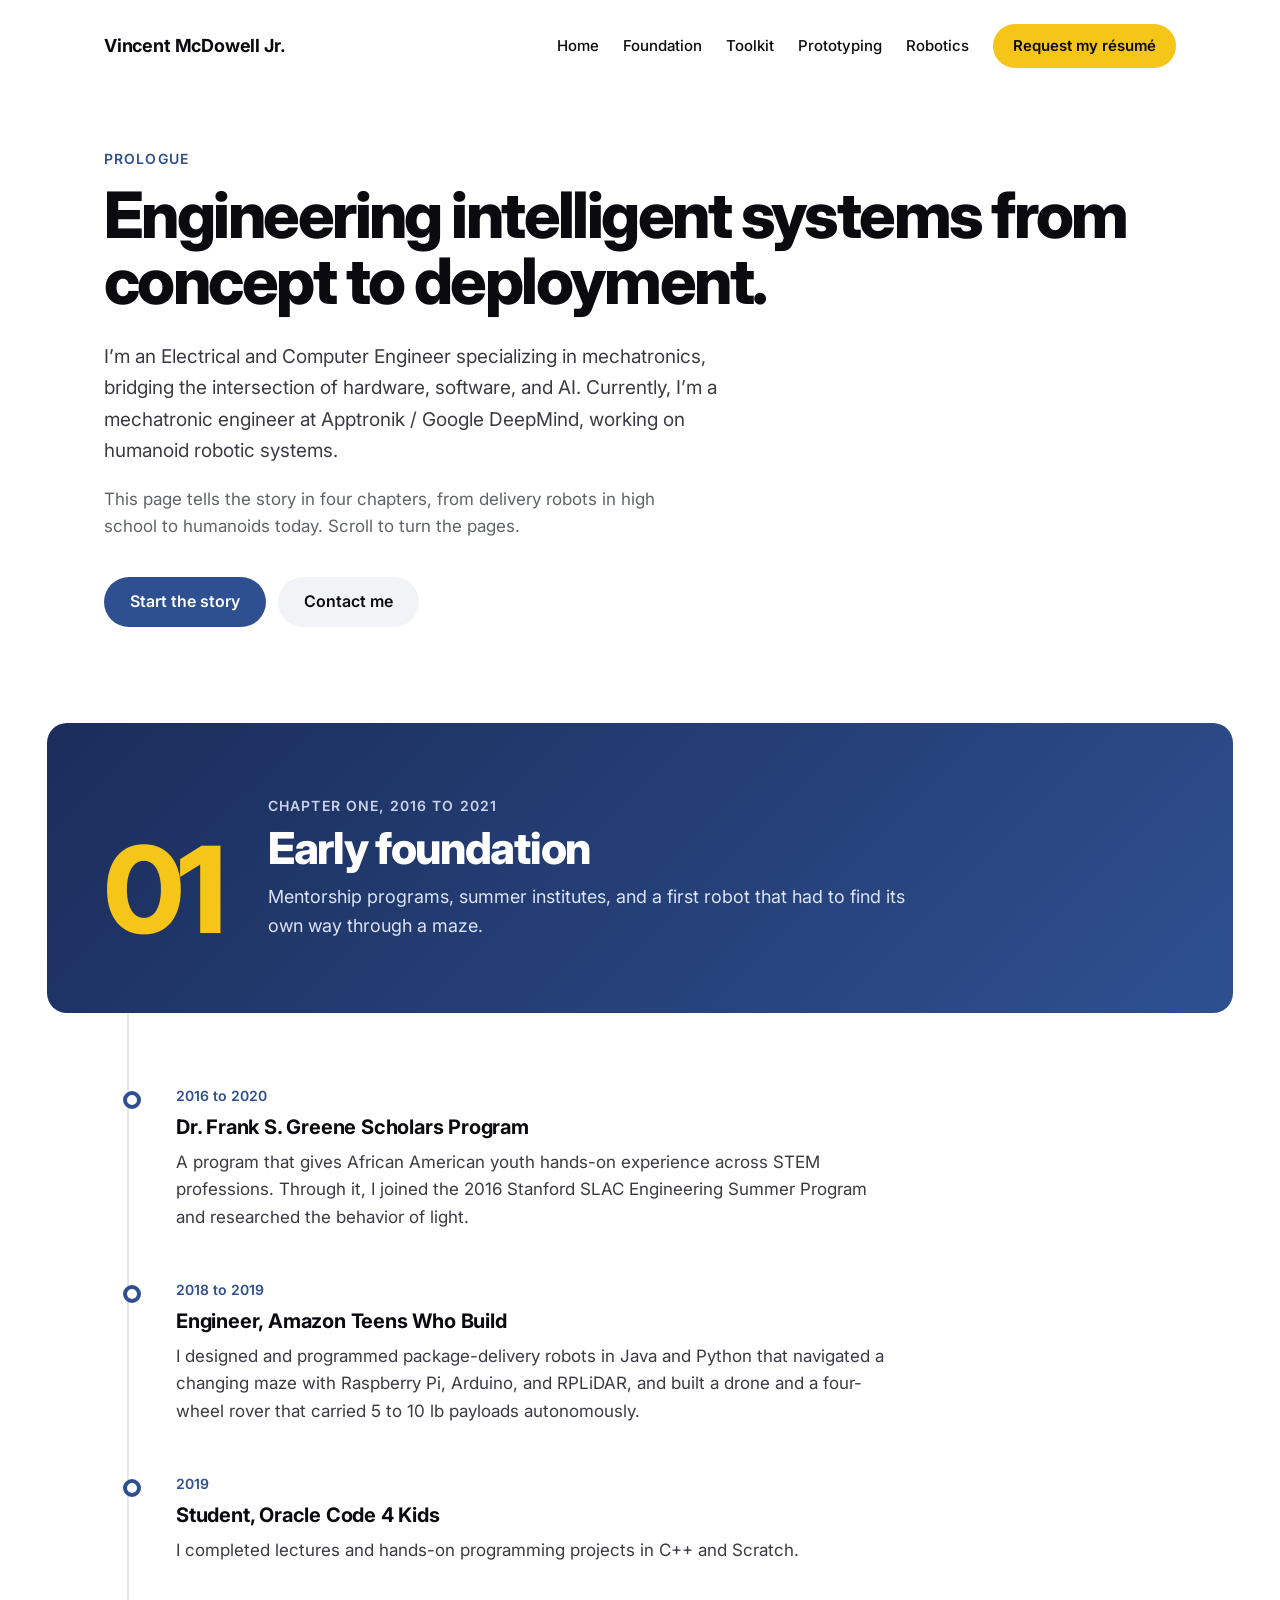
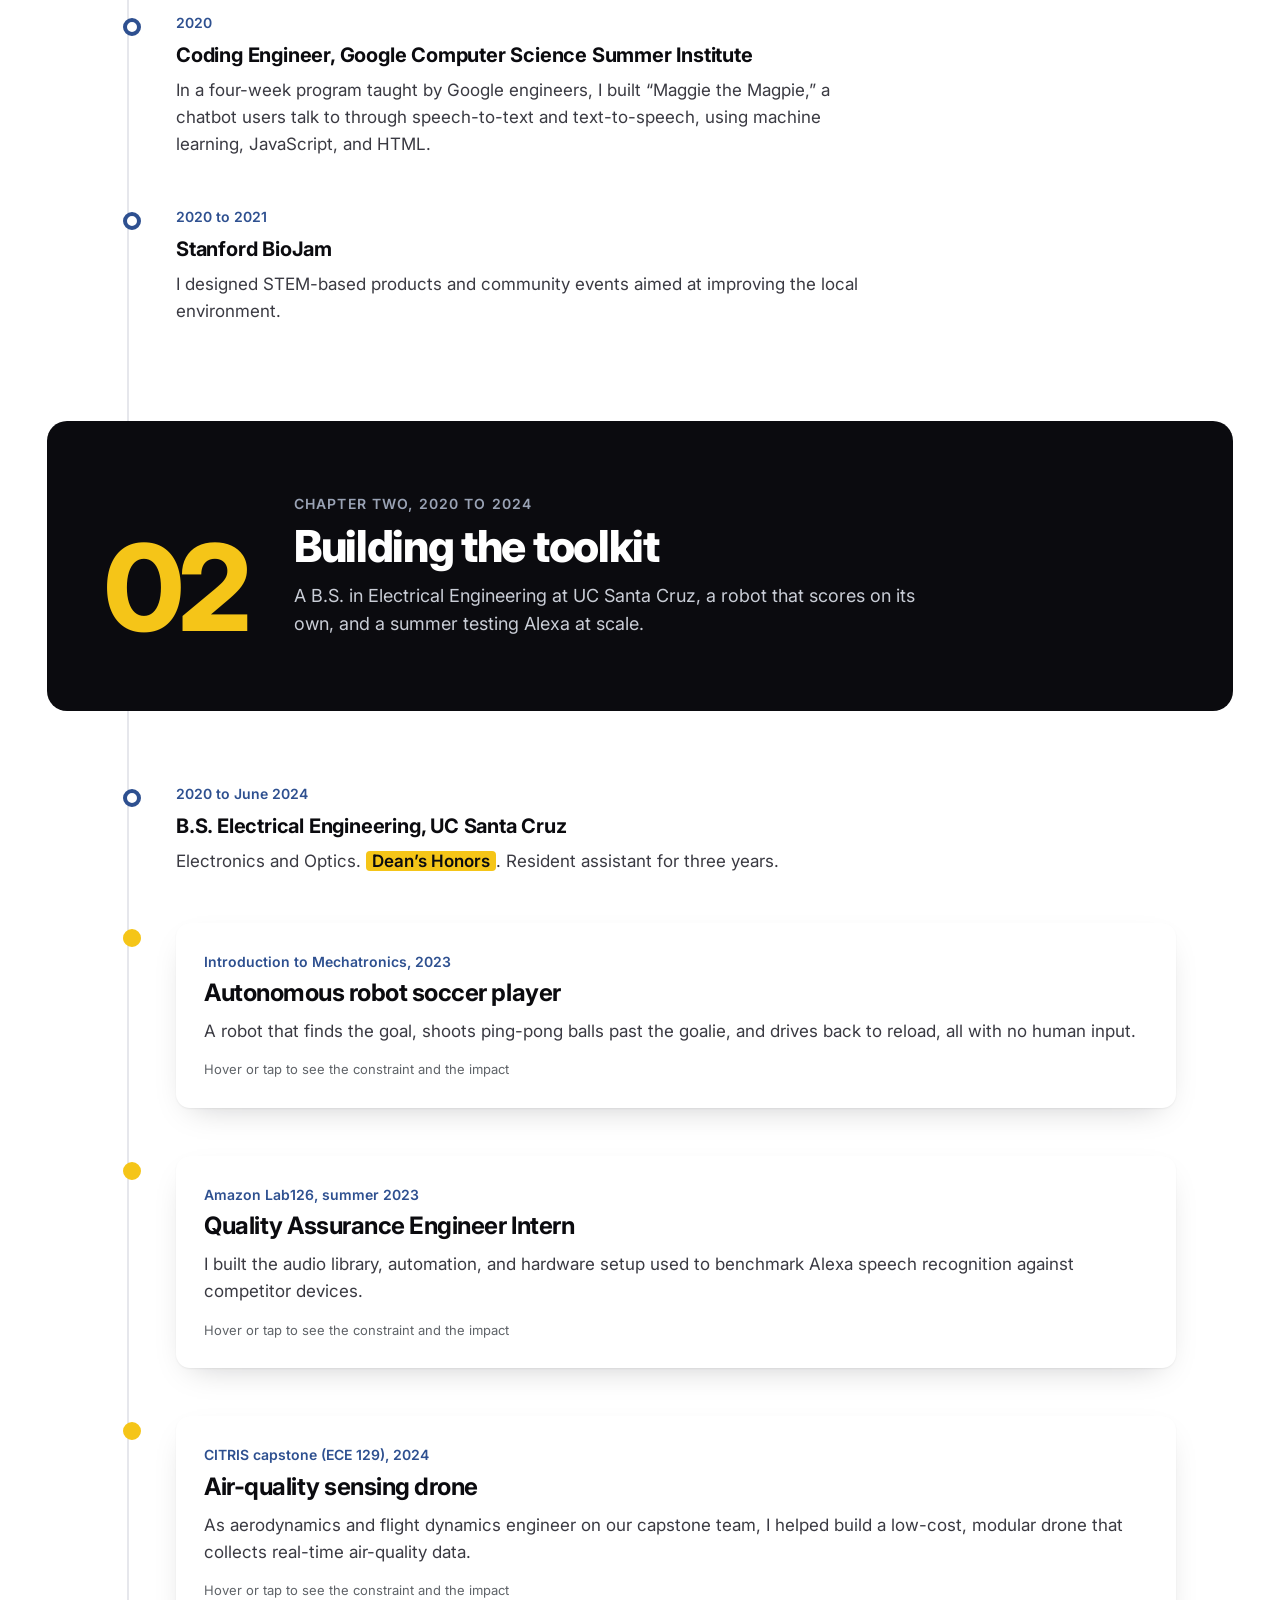
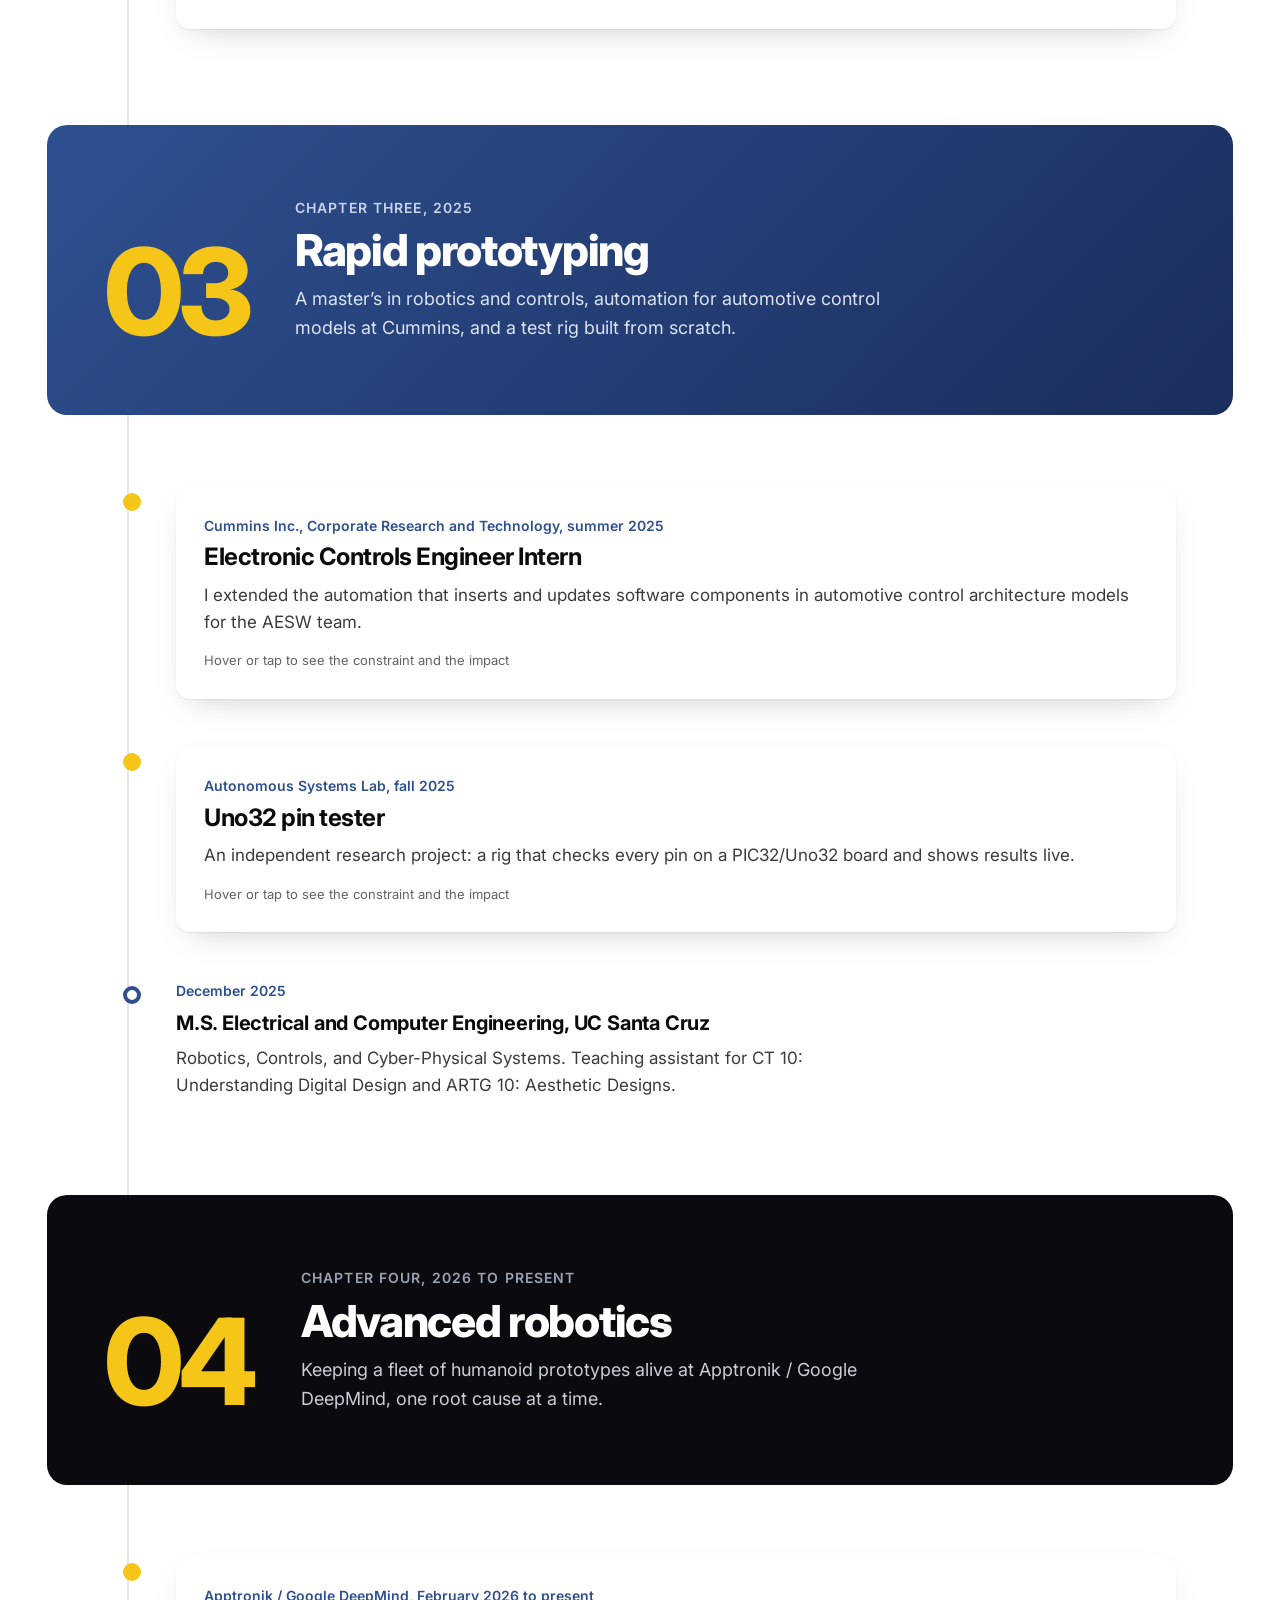
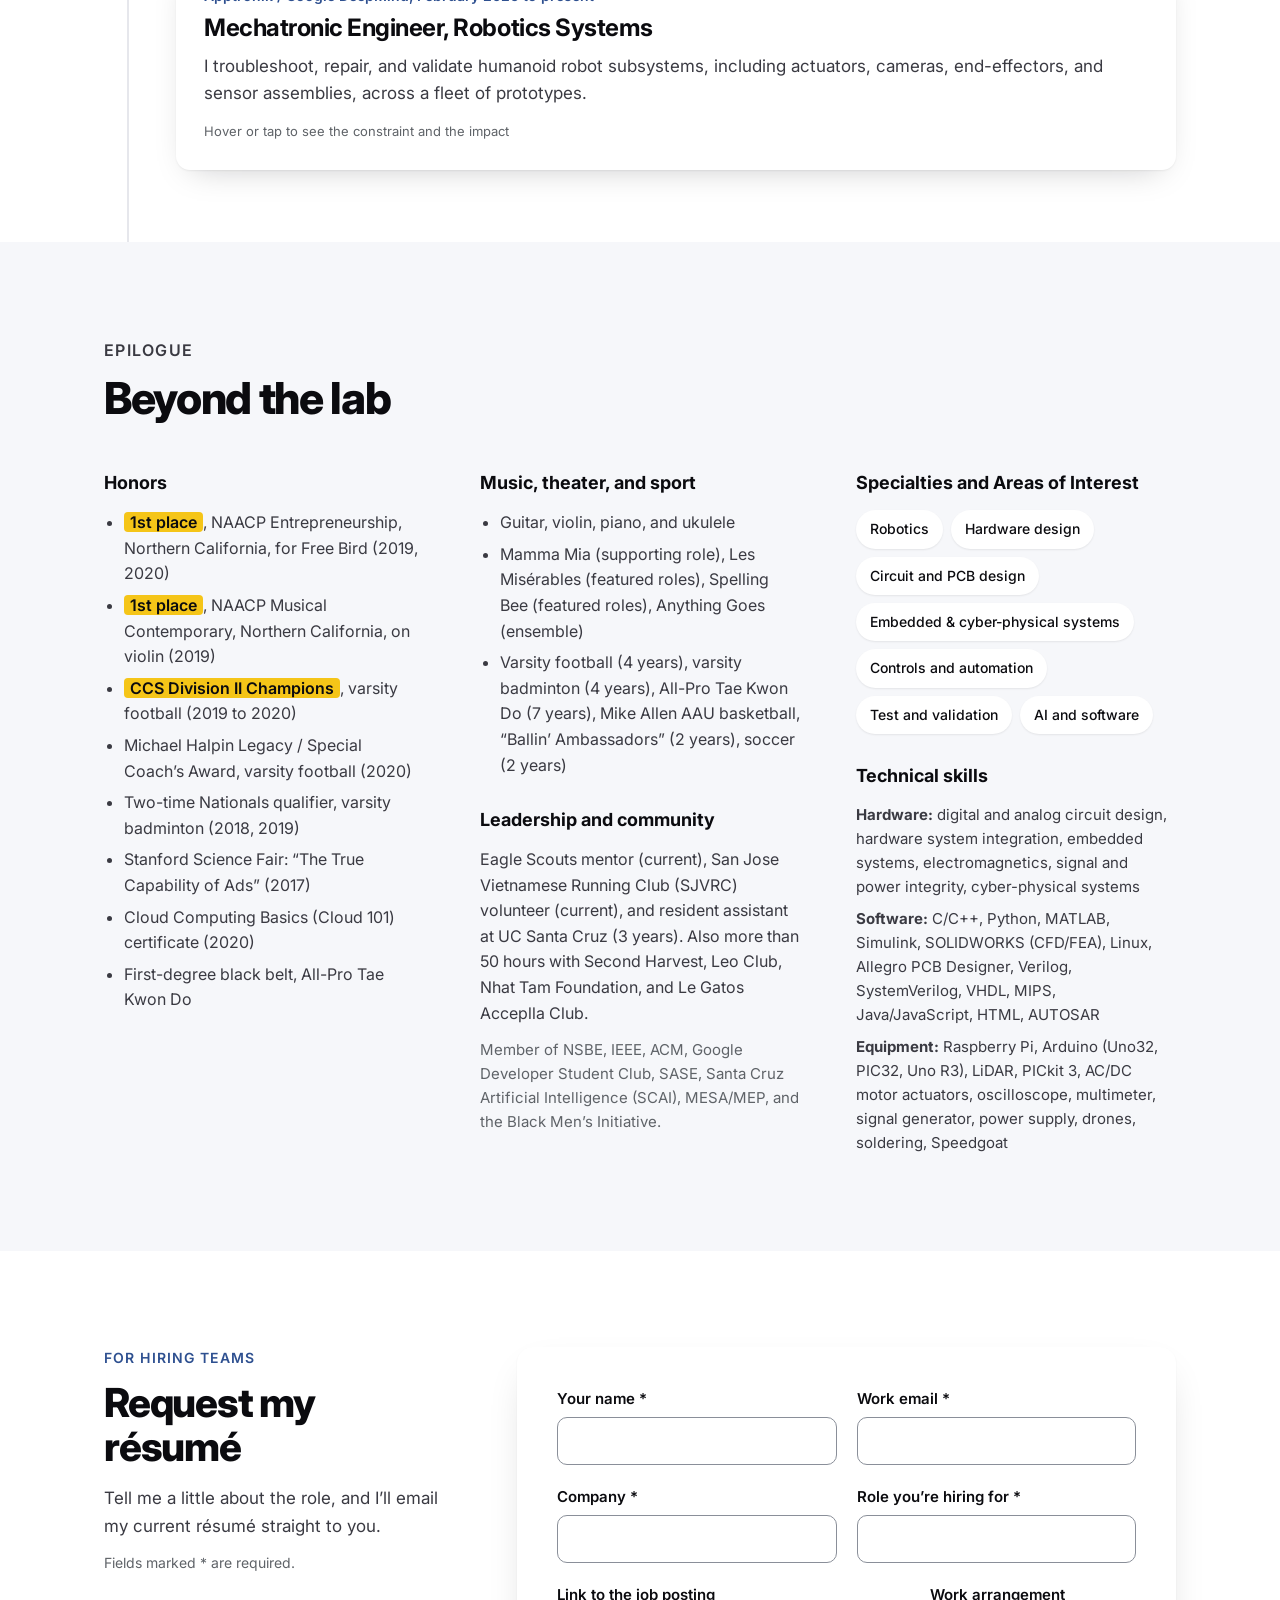
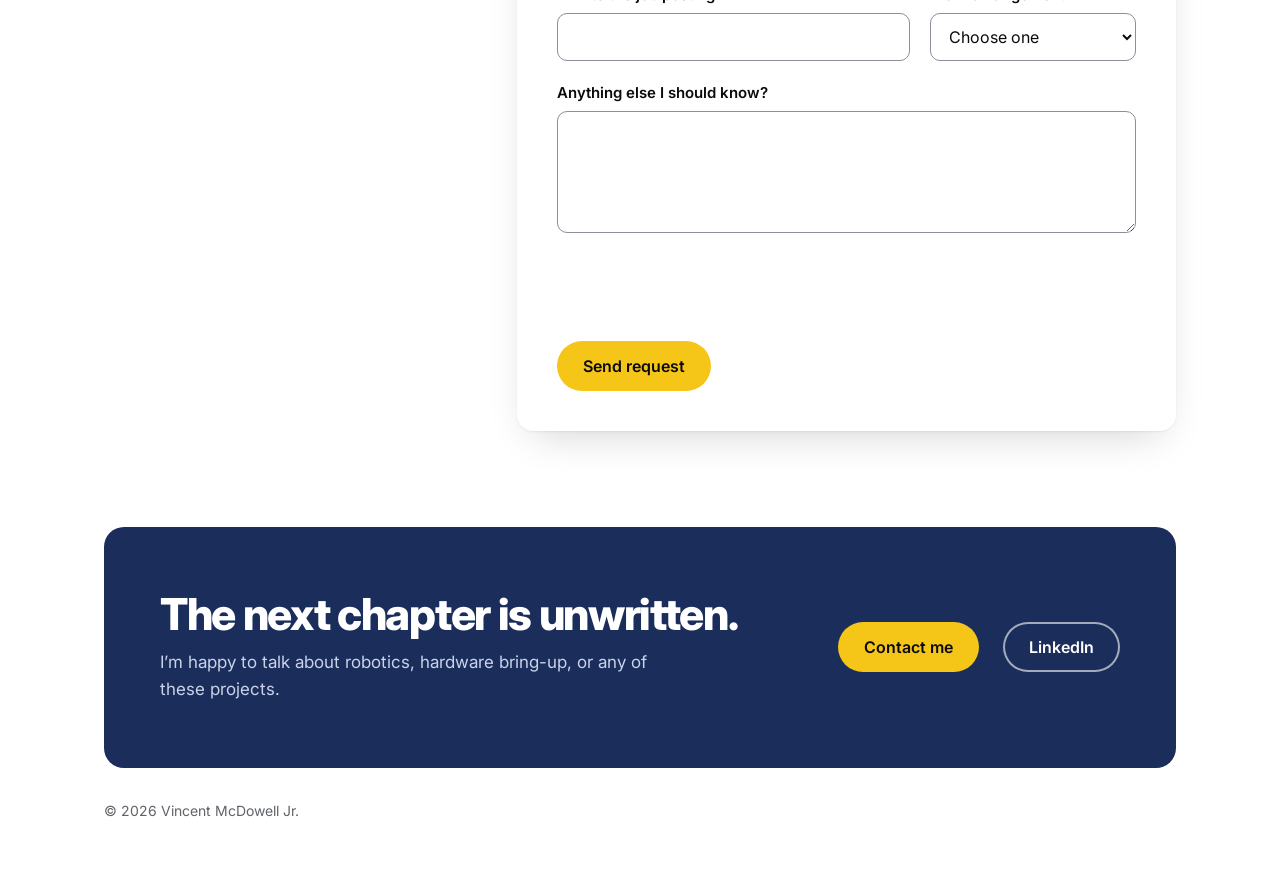
==== commit 15f7ef3d: "photo add and replacement for later" ====
--- a/story.html
+++ b/story.html
@@ -50,6 +50,8 @@
   .hero .portrait{flex:2 1 320px;min-width:0}
   .portrait .frame{aspect-ratio:4/5;border-radius:16px;background:var(--navy);color:#C9D3EA;display:flex;align-items:center;justify-content:center;text-align:center;padding:32px;font-size:15px;box-shadow:0 32px 64px -32px rgba(27,45,91,.6);position:relative;overflow:hidden}
   .portrait .frame img{position:absolute;inset:0;width:100%;height:100%;object-fit:cover}
+  /* Photo slots waiting on a photo carry the `hidden` attribute. To fill one: delete `hidden` and swap the bracketed text for an <img>. */
+  [hidden]{display:none!important}
   .actions{display:flex;flex-wrap:wrap;gap:12px}
 
   /* Story rail */
@@ -179,8 +181,8 @@
         <a href="#contact" class="btn btn-soft">Contact me</a>
       </div>
     </div>
-    <div class="portrait">
-      <!-- Add your photo: <img src="images/portrait.jpg" alt="Vincent McDowell Jr. with a robot"> inside the frame -->
+    <div class="portrait" hidden>
+      <!-- Add your photo: delete `hidden` above, then put <img src="images/portrait.jpg" alt="Portrait of Vincent McDowell Jr."> inside the frame -->
       <div class="frame">[Portrait: you with a robot or at your bench]</div>
     </div>
   </section>
@@ -226,7 +228,7 @@
         <article class="hc" tabindex="0" aria-expanded="false">
           <div class="top">
             <!-- Add media: <img src="images/soccer-robot.jpg" alt="..."> -->
-            <div class="media">[Video: one full run, from finding the goal to reloading]</div>
+            <div class="media" hidden>[Video: one full run, from finding the goal to reloading]</div>
             <div class="body">
               <p class="meta">Introduction to Mechatronics, 2023</p>
               <h3>Autonomous robot soccer player</h3>
@@ -247,7 +249,7 @@
       <div class="entry reveal"><span class="dot gold" aria-hidden="true"></span>
         <article class="hc" tabindex="0" aria-expanded="false">
           <div class="top">
-            <div class="media">[Photo: Raspberry Pi and microphone test rig]</div>
+            <div class="media" hidden>[Photo: Raspberry Pi and microphone test rig]</div>
             <div class="body">
               <p class="meta">Amazon Lab126, summer 2023</p>
               <h3>Quality Assurance Engineer Intern</h3>
@@ -268,7 +270,7 @@
       <div class="entry reveal"><span class="dot gold" aria-hidden="true"></span>
         <article class="hc" tabindex="0" aria-expanded="false">
           <div class="top">
-            <div class="media">[CFD renders of the enclosure, or flight footage]</div>
+            <div class="media" hidden>[CFD renders of the enclosure, or flight footage]</div>
             <div class="body">
               <p class="meta">CITRIS capstone (ECE 129), 2024</p>
               <h3>Air-quality sensing drone</h3>
@@ -302,7 +304,7 @@
       <div class="entry reveal"><span class="dot gold" aria-hidden="true"></span>
         <article class="hc" tabindex="0" aria-expanded="false">
           <div class="top">
-            <div class="media">[Diagram: component integration into the control architecture model]</div>
+            <div class="media" hidden>[Diagram: component integration into the control architecture model]</div>
             <div class="body">
               <p class="meta">Cummins Inc., Corporate Research and Technology, summer 2025</p>
               <h3>Electronic Controls Engineer Intern</h3>
@@ -323,7 +325,7 @@
       <div class="entry reveal"><span class="dot gold" aria-hidden="true"></span>
         <article class="hc" tabindex="0" aria-expanded="false">
           <div class="top">
-            <div class="media">[Photo: custom PCB shield on the Uno32 with the GUI beside it]</div>
+            <div class="media" hidden>[Photo: custom PCB shield on the Uno32 with the GUI beside it]</div>
             <div class="body">
               <p class="meta">Autonomous Systems Lab, fall 2025</p>
               <h3>Uno32 pin tester</h3>
@@ -359,7 +361,7 @@
       <div class="entry reveal"><span class="dot gold" aria-hidden="true"></span>
         <article class="hc" tabindex="0" aria-expanded="false">
           <div class="top">
-            <div class="media">[Approved photo of you with the hardware, or a public image of the robot]</div>
+            <div class="media" hidden>[Approved photo of you with the hardware, or a public image of the robot]</div>
             <div class="body">
               <p class="meta">Apptronik / Google DeepMind, February 2026 to present</p>
               <h3>Mechatronic Engineer, Robotics Systems</h3>
@@ -447,11 +449,11 @@
       <div class="field"><label for="f-note">Anything else I should know?</label><textarea id="f-note" name="message" rows="4"></textarea></div>
       <input type="hidden" name="_subject" value="Résumé request from your portfolio">
       <div><button type="submit" class="btn btn-gold">Send request</button></div>
-      <p class="err" id="form-fail" style="display:none">Something went wrong sending the request. Please email me directly at <a href="mailto:vincentmcdowelljr@gmail.com">vincentmcdowelljr@gmail.com</a>.</p>
+      <p class="err" id="form-fail" style="display:none">Something went wrong sending the request<span id="fail-detail"></span>. Please email me directly at <a href="mailto:vincentmcdowelljr@gmail.com">vincentmcdowelljr@gmail.com</a>.</p>
     </form>
     <div class="sent" id="form-sent" role="status">
       <p class="big">Request sent</p>
-      <p style="margin:0 0 24px;color:var(--text-2);max-width:34em" id="sent-text">Thanks. I’ll email my résumé to you shortly.</p>
+      <p style="margin:0 0 24px;color:var(--text-2);max-width:34em" id="sent-text">Thanks! Reaching out to Vincent to send his résumé your way.</p>
       <button type="button" class="btn btn-soft" id="send-another">Send another request</button>
     </div>
   </section>
@@ -542,10 +544,26 @@
     var button = form.querySelector('button[type=submit]');
     button.disabled = true; button.textContent = 'Sending…';
     fetch(form.action, { method: 'POST', body: data, headers: { 'Accept': 'application/json' } })
-      .then(function (r) { if (!r.ok) throw new Error('send failed');
-        document.getElementById('sent-text').textContent = 'Thanks, ' + data.get('name') + '. I’ll email my résumé to ' + data.get('email') + ' for the ' + data.get('role') + ' role at ' + data.get('company') + '.';
-        form.style.display = 'none'; sent.style.display = 'block'; })
-      .catch(function () { fail.style.display = 'block'; })
+      .then(function (r) {
+        return r.json().catch(function () { return {}; }).then(function (body) {
+          if (!r.ok) {
+            var detail = (body.errors || []).map(function (e) { return e.message; }).join(' ') || body.error || ('HTTP ' + r.status);
+            throw new Error(detail);
+          }
+          document.getElementById('sent-text').textContent = 'Thanks, ' + data.get('name') + '! Reaching out to Vincent to send his résumé your way for the ' + data.get('role') + ' role at ' + data.get('company') + '.';
+          form.style.display = 'none'; sent.style.display = 'block';
+        });
+      })
+      .catch(function (e) {
+        if (e instanceof TypeError) {
+          // The browser blocked the background request (for example when the page is opened as a local file).
+          // Send the form the ordinary way instead; Formspree shows its own thank-you page.
+          form.submit();
+          return;
+        }
+        document.getElementById('fail-detail').textContent = e.message ? ' (' + e.message + ')' : '';
+        fail.style.display = 'block';
+      })
       .finally(function () { button.disabled = false; button.textContent = 'Send request'; });
   });
   document.getElementById('send-another').addEventListener('click', function () {
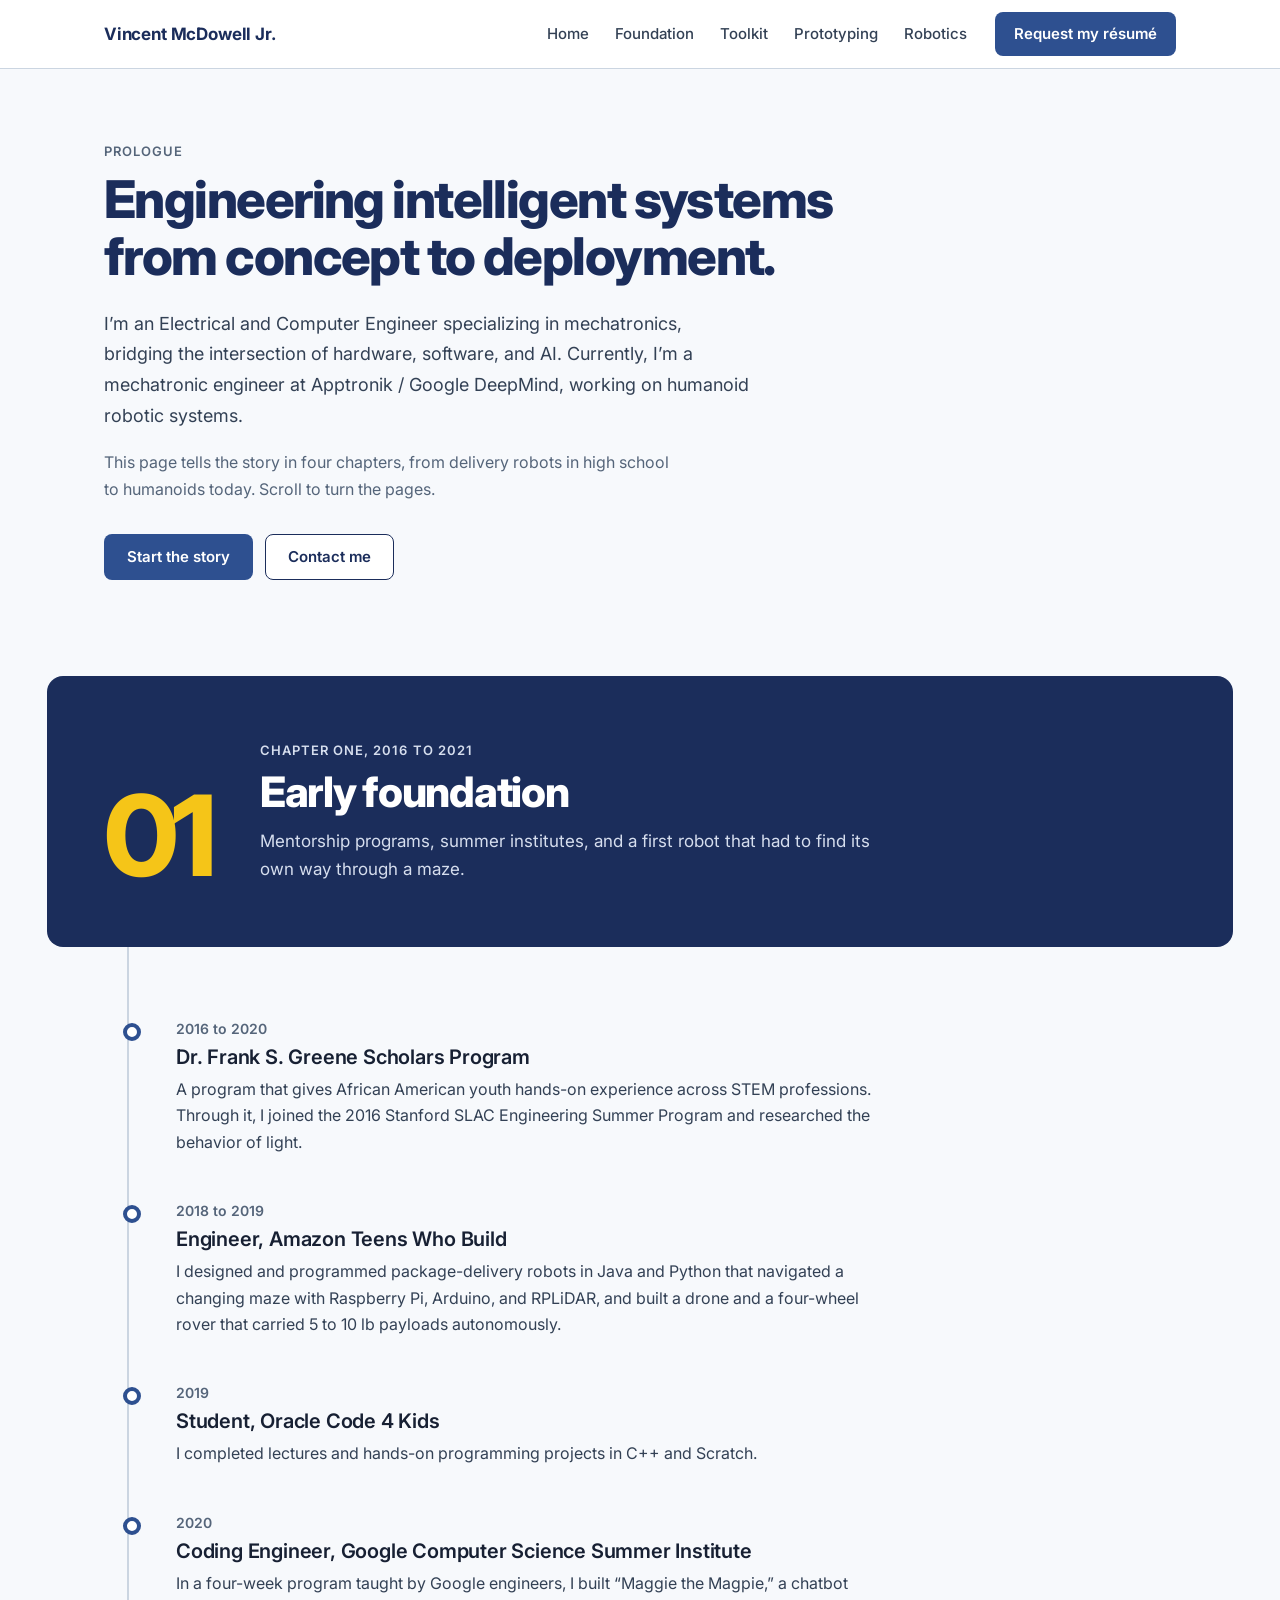
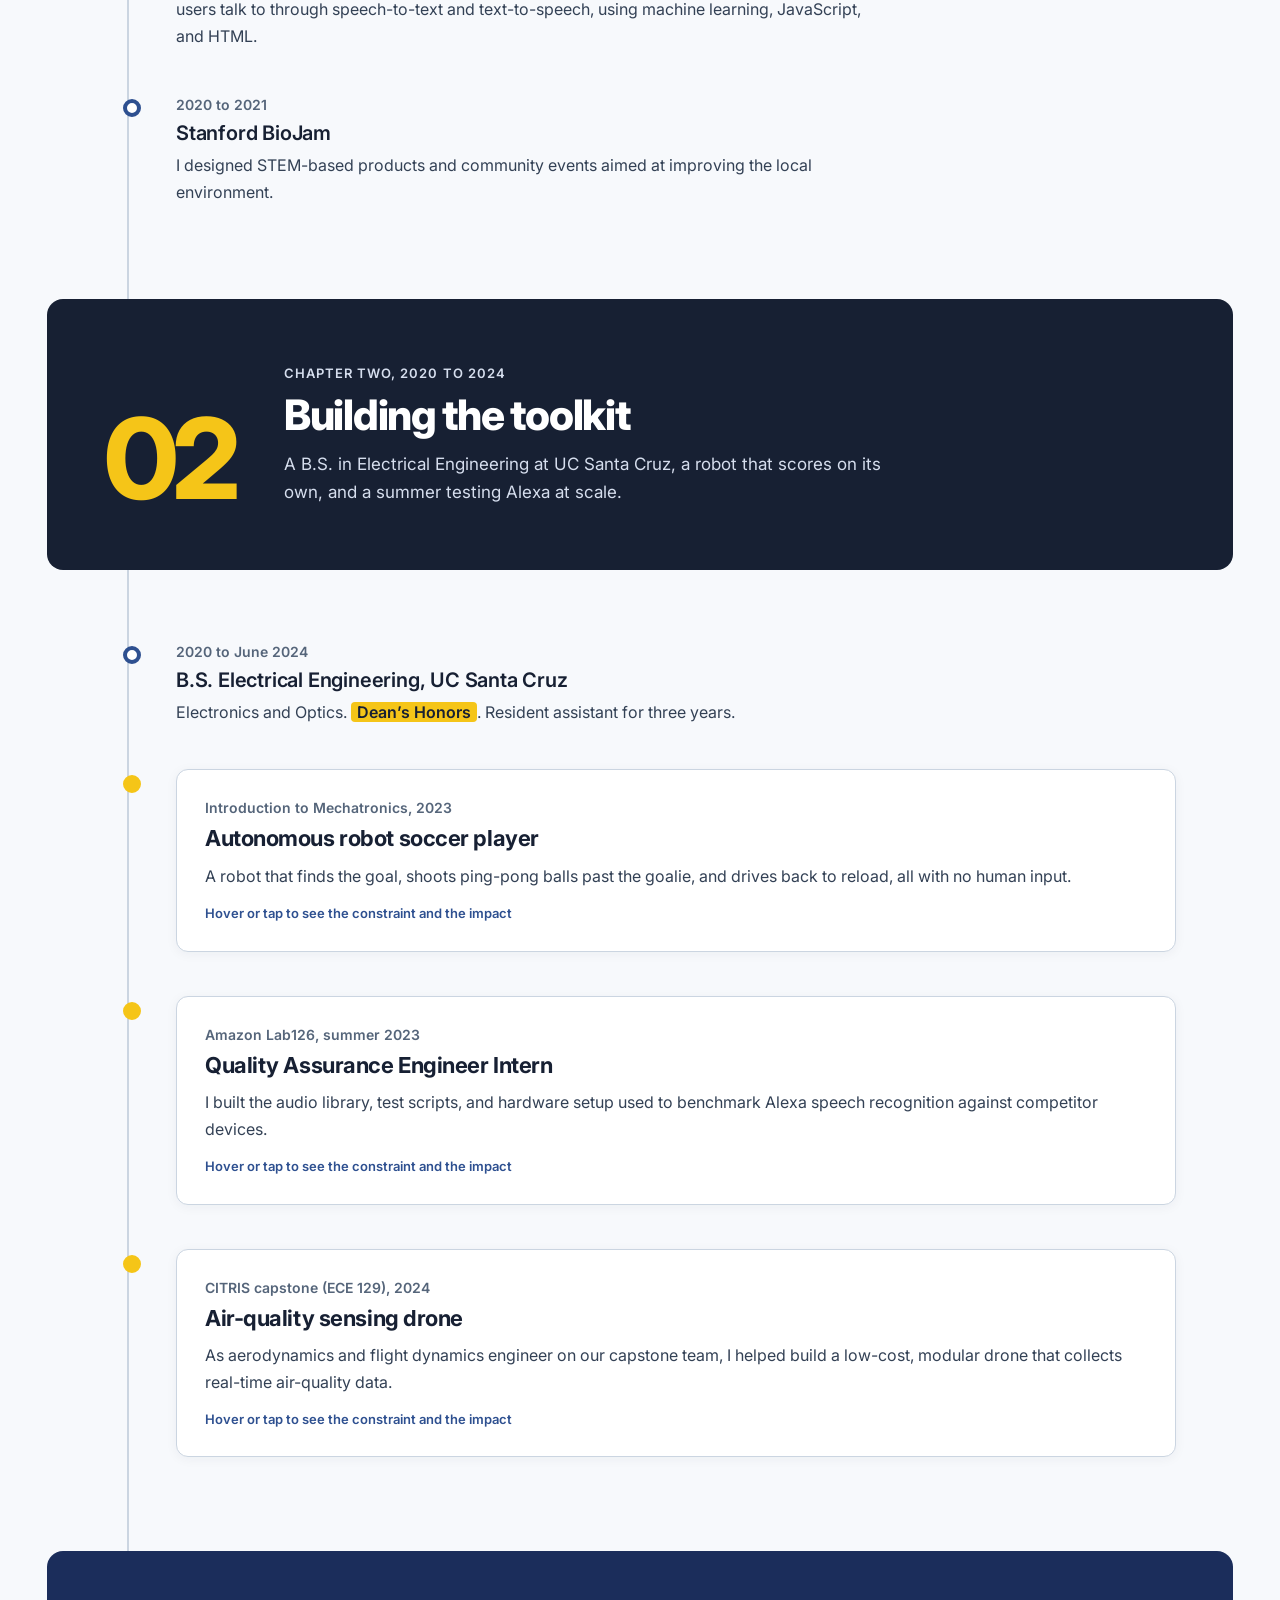
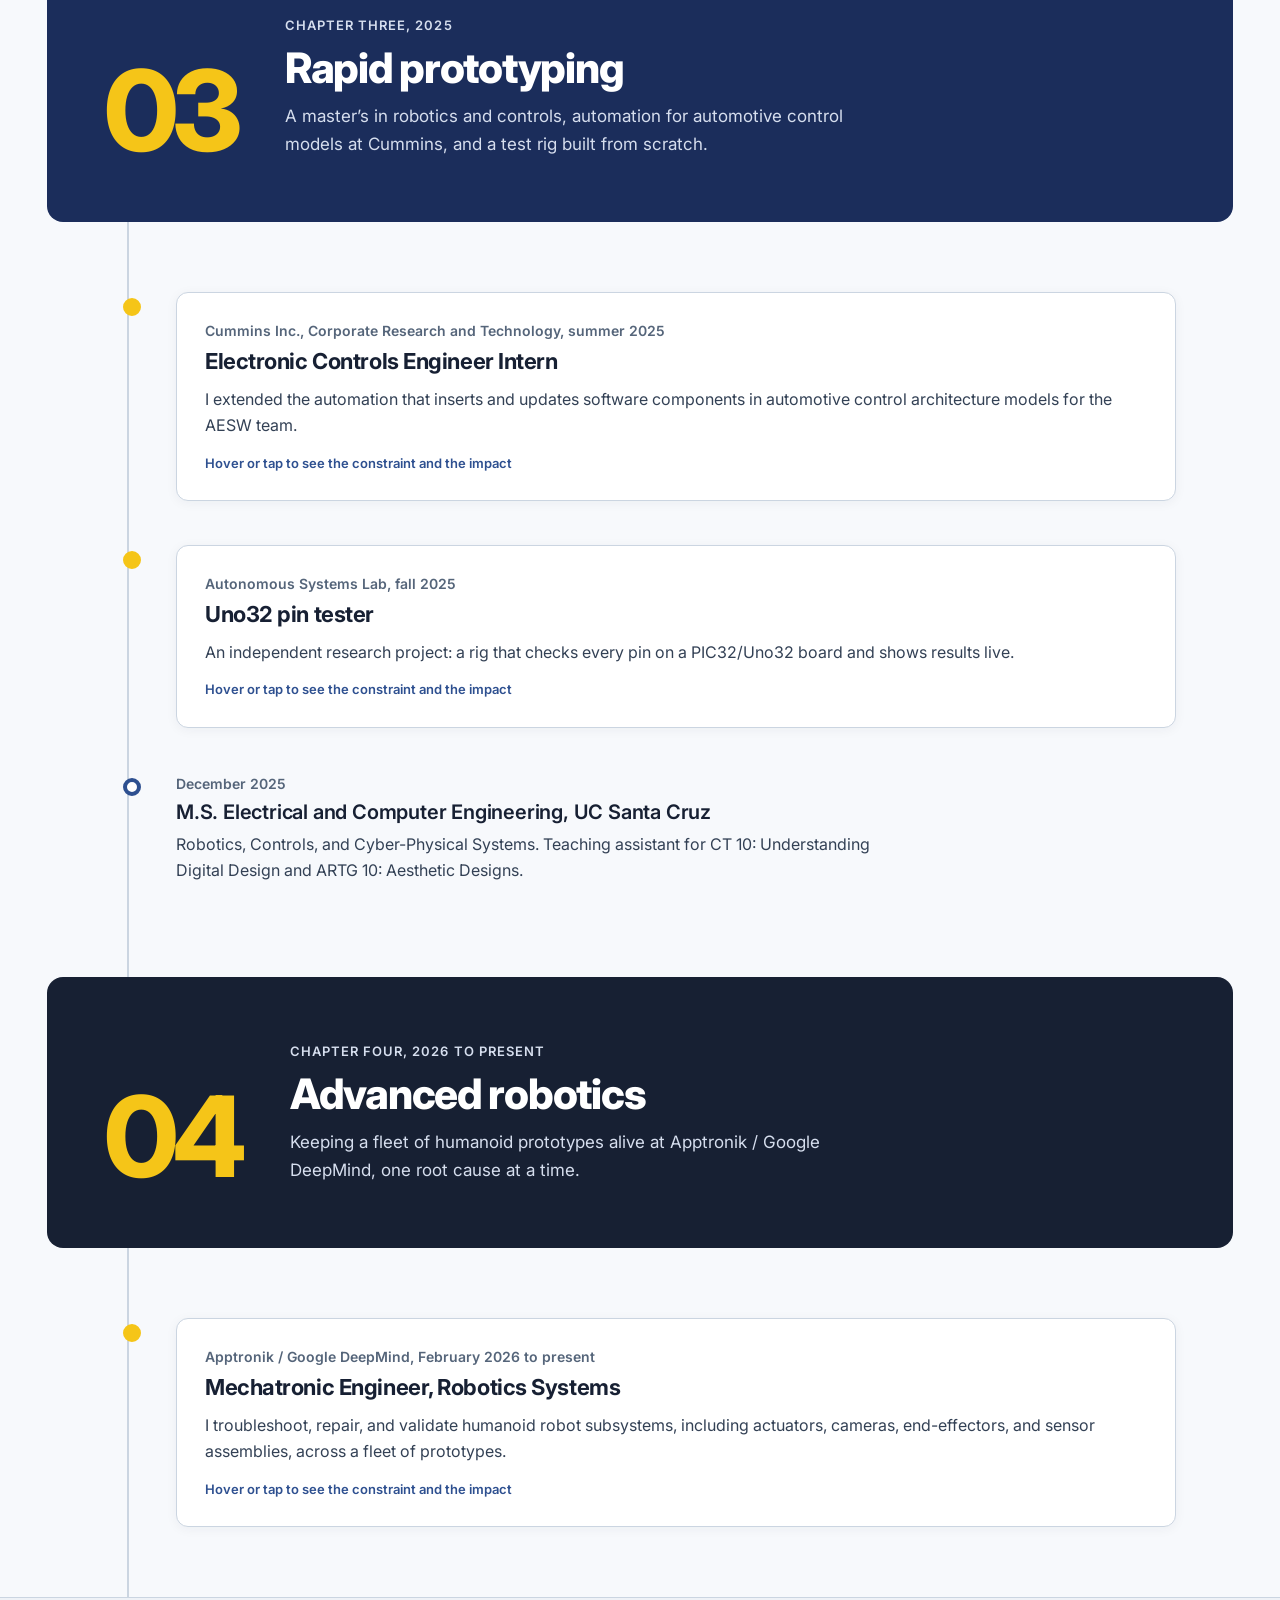
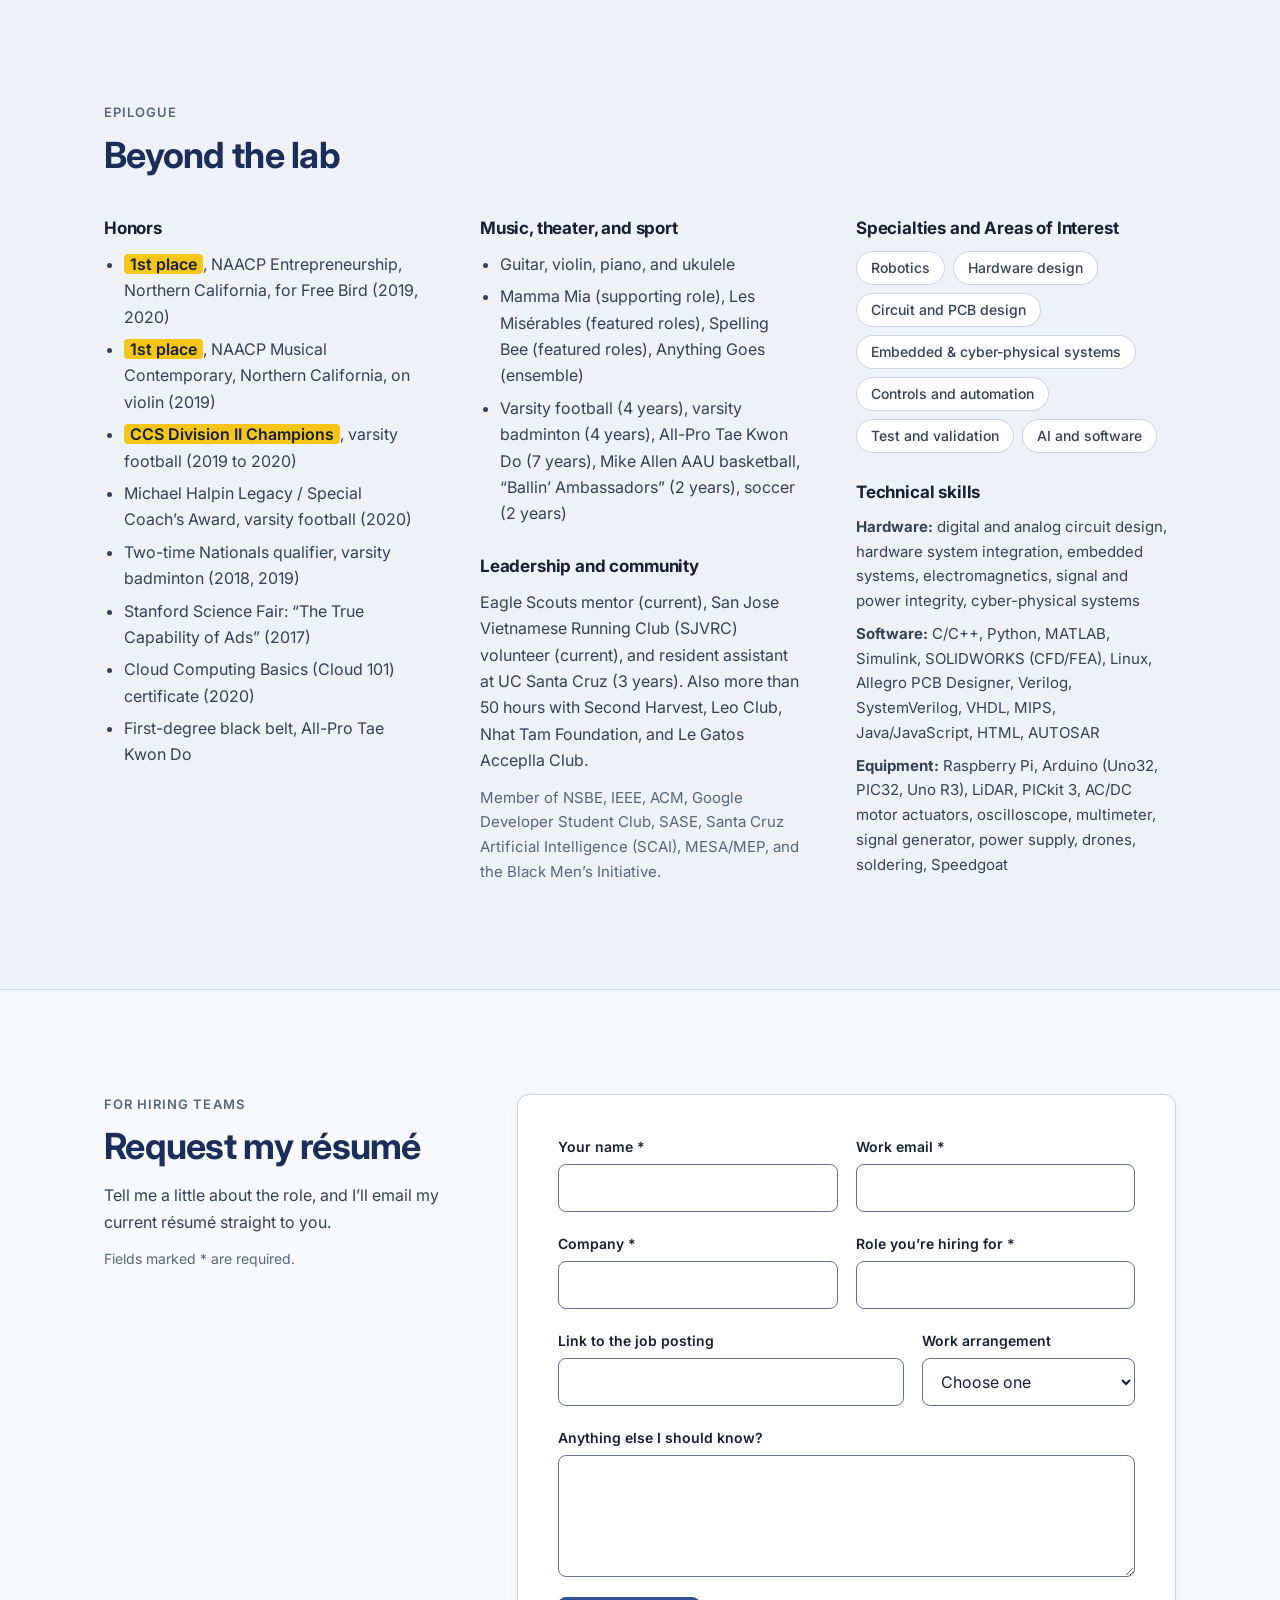
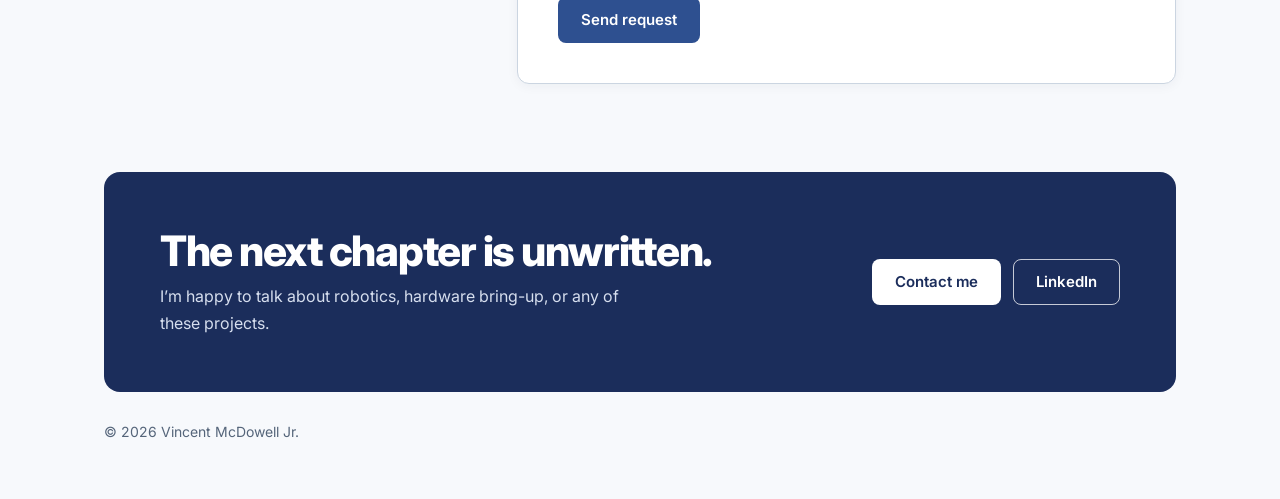
==== commit daad6d79: "Update color palette and % placeholders" ====
--- a/story.html
+++ b/story.html
@@ -8,146 +8,108 @@
 <link rel="preconnect" href="https://fonts.googleapis.com">
 <link rel="preconnect" href="https://fonts.gstatic.com" crossorigin>
 <link href="https://fonts.googleapis.com/css2?family=Inter:wght@400;500;600;700;800&display=swap" rel="stylesheet">
+<link rel="stylesheet" href="site.css">
 <style>
-  :root{--ink:#0B0B0F;--text-2:#3A3A42;--muted:#5F6368;--navy:#1B2D5B;--blue:#2E5090;--gold:#F5C518;--gold-hover:#FFD23A;--soft:#F6F7FA;--line:#8A8F99;--error:#B3261E}
-  *{box-sizing:border-box}
-  body{margin:0;font-family:'Inter',system-ui,-apple-system,'Segoe UI',sans-serif;color:var(--ink);background:#fff;font-size:17px;line-height:1.6}
-  a{color:var(--blue)}a:hover{color:var(--navy)}
-  a:focus-visible,button:focus-visible,input:focus-visible,select:focus-visible,textarea:focus-visible,.hc:focus-visible{outline:3px solid var(--gold);outline-offset:3px}
-  button{font-family:inherit;cursor:pointer}
-  img{max-width:100%}
-  .wrap{max-width:1200px;margin:0 auto;padding-left:5%;padding-right:5%}
-  h1,h2,h3{margin:0}
-  .kicker{margin:0 0 12px;font-size:14px;font-weight:600;letter-spacing:.08em;text-transform:uppercase;color:var(--blue)}
-  mark{background:var(--gold);color:var(--ink);padding:0 6px;border-radius:4px;font-weight:600}
-  .btn{display:inline-flex;align-items:center;justify-content:center;min-height:50px;padding:0 26px;border-radius:999px;font-weight:600;font-size:16px;text-decoration:none;border:0;transition:transform .15s,background .15s}
-  .btn:hover{transform:translateY(-1px)}
-  .btn-gold{background:var(--gold);color:var(--ink)}.btn-gold:hover{background:var(--gold-hover);color:var(--ink)}
-  .btn-navy{background:var(--blue);color:#fff}.btn-navy:hover{background:var(--navy);color:#fff}
-  .btn-soft{background:#F2F3F7;color:var(--ink)}.btn-soft:hover{color:var(--ink)}
-  .btn-line{background:transparent;color:#fff;box-shadow:inset 0 0 0 2px rgba(255,255,255,.6)}.btn-line:hover{color:#fff;box-shadow:inset 0 0 0 2px #fff}
-  .hl{margin:0;padding-left:20px}.hl li{margin-bottom:6px}
-
-  /* Reading progress bar */
-  #progress{position:fixed;top:0;left:0;height:4px;width:0;background:var(--gold);z-index:30;transition:width .12s linear}
+  /* My Story page layout. Colors, type, header, buttons, cards, chips, and form fields come from site.css. */
+
+  /* Gold is this page's thread: the progress bar, the timeline fill, chapter numerals, milestone dots, and metric highlights. */
+  mark{padding:0 6px;border-radius:4px;background:var(--gold);color:var(--text);font-weight:600;-webkit-box-decoration-break:clone;box-decoration-break:clone}
+  #progress{position:fixed;top:0;left:0;z-index:30;width:0;height:3px;background:var(--gold);transition:width .12s linear}
 
   /* Scroll-triggered reveal */
   .reveal{opacity:0;transform:translateY(28px);transition:opacity .7s cubic-bezier(.2,.7,.2,1),transform .7s cubic-bezier(.2,.7,.2,1)}
   .reveal.in{opacity:1;transform:none}
 
-  /* Header */
-  header .wrap{padding-top:24px;padding-bottom:24px;display:flex;flex-wrap:wrap;gap:12px 32px;align-items:center;justify-content:space-between}
-  header .brand{font-weight:700;font-size:18px;letter-spacing:-.01em;color:var(--ink);text-decoration:none}
-  header nav{display:flex;flex-wrap:wrap;align-items:center;gap:4px 24px;font-size:15px;font-weight:500}
-  header nav a:not(.btn){color:var(--ink);text-decoration:none;padding:10px 0}
-
   /* Hero */
-  .hero{padding-top:56px;padding-bottom:96px;display:flex;flex-wrap:wrap;gap:56px;align-items:center}
+  .hero{padding-top:clamp(40px,6vw,72px);padding-bottom:clamp(56px,8vw,96px);display:flex;flex-wrap:wrap;gap:56px;align-items:center}
   .hero .copy{flex:3 1 520px;min-width:0}
-  .hero h1{font-size:64px;line-height:1.02;font-weight:800;letter-spacing:-.04em;margin-bottom:28px}
-  .hero .lead{margin:0 0 20px;font-size:19px;line-height:1.65;color:var(--text-2);max-width:34em}
-  .hero .note{margin:0 0 36px;color:var(--muted);max-width:34em}
+  .hero h1{max-width:15em;margin-bottom:24px}
+  .hero .lead{margin:0 0 18px;max-width:36em;font-size:1.125rem;line-height:1.7}
+  .hero .note{margin:0 0 32px;max-width:36em;color:var(--muted)}
   .hero .portrait{flex:2 1 320px;min-width:0}
-  .portrait .frame{aspect-ratio:4/5;border-radius:16px;background:var(--navy);color:#C9D3EA;display:flex;align-items:center;justify-content:center;text-align:center;padding:32px;font-size:15px;box-shadow:0 32px 64px -32px rgba(27,45,91,.6);position:relative;overflow:hidden}
+  .portrait .frame{position:relative;overflow:hidden;aspect-ratio:4/5;display:flex;align-items:center;justify-content:center;padding:32px;border-radius:var(--radius);background:var(--navy);color:var(--on-navy-2);font-size:var(--fs-small);text-align:center;box-shadow:var(--shadow)}
   .portrait .frame img{position:absolute;inset:0;width:100%;height:100%;object-fit:cover}
-  /* Photo slots waiting on a photo carry the `hidden` attribute. To fill one: delete `hidden` and swap the bracketed text for an <img>. */
-  [hidden]{display:none!important}
-  .actions{display:flex;flex-wrap:wrap;gap:12px}
 
   /* Story rail */
   #story{position:relative}
   .rail,.rail-fill{position:absolute;top:0;left:calc(5% + 27px);width:2px}
-  .rail{bottom:0;background:#E6E7EC}
+  .rail{bottom:0;background:var(--border)}
   .rail-fill{height:0;background:var(--gold);transition:height .2s linear}
-  .chapter{position:relative;margin:48px -5.3% 0;padding:72px 5.3%;color:#fff;border-radius:20px}
+
+  /* Chapter openers: navy, alternating with the deeper ink navy */
+  .chapter{position:relative;margin:48px -5.3% 0;padding:clamp(40px,6vw,64px) 5.3%;border-radius:16px}
   .chapter:first-of-type{margin-top:0}
-  .chapter.blue{background:linear-gradient(135deg,var(--navy) 0%,var(--blue) 100%)}
-  .chapter.blue-rev{background:linear-gradient(135deg,var(--blue) 0%,var(--navy) 100%)}
-  .chapter.black{background:var(--ink)}
-  .chapter .inner{display:flex;flex-wrap:wrap;gap:24px 48px;align-items:flex-end}
-  .chapter .num{margin:0;font-size:120px;line-height:.85;font-weight:800;letter-spacing:-.05em;color:var(--gold);flex:0 0 auto}
+  .chapter.deep{background:var(--text)}
+  .chapter .inner{display:flex;flex-wrap:wrap;gap:20px 48px;align-items:flex-end}
+  .chapter .num{flex:0 0 auto;margin:0;font-size:clamp(4.5rem,3rem + 6vw,7rem);font-weight:800;line-height:.85;letter-spacing:-.05em;color:var(--gold)}
   .chapter .text{flex:1 1 400px;min-width:0}
-  .chapter .label{margin:0 0 8px;font-size:14px;font-weight:600;letter-spacing:.08em;text-transform:uppercase;color:#C9D3EA}
-  .chapter.black .label{color:#9AA3B5}
-  .chapter h2{font-size:44px;line-height:1.05;font-weight:800;letter-spacing:-.03em;margin-bottom:12px}
-  .chapter .sub{margin:0;font-size:18px;color:#DCE3F3;max-width:36em}
-  .chapter.black .sub{color:#C9CDD6}
+  .chapter .label{margin:0 0 8px;font-size:var(--fs-label);font-weight:600;letter-spacing:.08em;text-transform:uppercase;color:var(--on-navy-2)}
+  .chapter h2{margin-bottom:12px;font-size:clamp(1.875rem,1.4rem + 2vw,2.625rem);font-weight:800;line-height:1.08;letter-spacing:-.03em}
+  .chapter .sub{margin:0;max-width:36em;font-size:var(--fs-lead);color:var(--on-navy-2)}
+
+  /* Timeline entries */
   .entries{padding:48px 0 24px}
-  .entry{position:relative;padding:24px 0 24px 72px}
-  .entry .dot{position:absolute;left:19px;top:30px;width:18px;height:18px;border-radius:50%;background:#fff;border:4px solid var(--blue)}
+  .entry{position:relative;padding:22px 0 22px 72px}
+  .entry .dot{position:absolute;left:19px;top:28px;width:18px;height:18px;border:4px solid var(--blue);border-radius:50%;background:var(--surface)}
   .entry .dot.gold{border-color:var(--gold);background:var(--gold)}
-  .entry .yr{margin:0 0 4px;font-size:14px;font-weight:600;color:var(--blue)}
-  .entry h3{font-size:20px;font-weight:700;letter-spacing:-.01em;margin-bottom:6px}
-  .entry .d{margin:0;color:var(--text-2);max-width:42em}
+  .entry .yr{margin:0 0 4px;font-size:var(--fs-meta);font-weight:600;color:var(--muted)}
+  .entry h3{margin-bottom:6px}
+  .entry .d{margin:0;max-width:44em}
 
   /* Highlight cards */
-  .hc{background:#fff;border-radius:14px;box-shadow:0 1px 2px rgba(11,11,15,.06),0 12px 32px -16px rgba(11,11,15,.25);transition:box-shadow .25s,transform .25s;cursor:pointer;position:relative;overflow:hidden}
-  .hc:hover,.hc:focus-within,.hc.open{box-shadow:0 0 0 2px var(--gold),0 20px 48px -20px rgba(11,11,15,.35);transform:translateY(-3px)}
+  .hc{position:relative;overflow:hidden;cursor:pointer;transition:border-color .2s ease,box-shadow .2s ease}
+  .hc:hover,.hc:focus-within,.hc.open{border-color:var(--blue);box-shadow:var(--shadow-hover)}
   .hc .top{display:flex;flex-wrap:wrap}
-  .hc .media{flex:2 1 300px;min-width:0;aspect-ratio:16/10;background:#EEF0F5;color:var(--muted);display:flex;align-items:center;justify-content:center;text-align:center;padding:24px;font-size:14px;position:relative;overflow:hidden}
+  .hc .media{position:relative;overflow:hidden;flex:2 1 300px;min-width:0;aspect-ratio:16/10;display:flex;align-items:center;justify-content:center;padding:24px;background:var(--surface-2);color:var(--muted);font-size:var(--fs-meta);text-align:center}
   .hc .media img{position:absolute;inset:0;width:100%;height:100%;object-fit:cover}
-  .hc .body{flex:3 1 340px;min-width:0;padding:28px}
-  .hc .meta{margin:0 0 6px;font-size:14px;font-weight:600;color:var(--blue)}
-  .hc h3{font-size:24px;line-height:1.2;font-weight:700;letter-spacing:-.02em;margin-bottom:10px}
-  .hc .sum{margin:0 0 14px;color:var(--text-2)}
-  .hc .hint{margin:0;color:var(--muted);font-size:13px;transition:opacity .2s}
-  .hc:hover .hint,.hc:focus-within .hint,.hc.open .hint{opacity:0}
-  .hc .more{max-height:0;opacity:0;overflow:hidden;transition:max-height .45s ease,opacity .35s ease,padding .35s ease;padding:0 28px}
-  .hc:hover .more,.hc:focus-within .more,.hc.open .more{max-height:560px;opacity:1;padding:0 28px 28px}
-  .hc .pair{display:flex;flex-wrap:wrap;gap:20px 32px;padding-top:20px;border-top:2px solid var(--gold)}
+  .hc .body{flex:3 1 340px;min-width:0;padding:26px 28px}
+  .hc .meta{margin:0 0 6px;font-size:var(--fs-meta);font-weight:600;color:var(--muted)}
+  .hc h3{margin-bottom:10px;font-size:1.375rem;font-weight:700;line-height:1.25;letter-spacing:-.02em}
+  .hc .sum{margin:0}
+  .hc .hint{max-height:4em;overflow:hidden;margin:14px 0 0;font-size:var(--fs-label);font-weight:600;color:var(--blue);transition:opacity .2s,max-height .3s ease,margin .3s ease}
+  .hc:hover .hint,.hc:focus-within .hint,.hc.open .hint{max-height:0;margin-top:0;opacity:0}
+  .hc .more{max-height:0;overflow:hidden;padding:0 28px;opacity:0;transition:max-height .45s ease,opacity .35s ease,padding .35s ease}
+  .hc:hover .more,.hc:focus-within .more,.hc.open .more{max-height:900px;padding:0 28px 28px;opacity:1}
+  .hc .pair{display:flex;flex-wrap:wrap;gap:20px 32px;padding-top:20px;border-top:1px solid var(--border)}
   .hc .pair > div{flex:1 1 280px;min-width:0}
-  .tag{display:inline-block;margin:0 0 6px;font-size:13px;font-weight:700;letter-spacing:.06em;text-transform:uppercase;color:var(--ink);background:var(--gold);padding:2px 8px;border-radius:4px}
-  .hc .pair p{margin:0;font-size:15px;color:var(--text-2)}
-  .hc .tools{margin:16px 0 0;font-size:14px;color:var(--muted)}
+  .hc .pair p{margin:0;font-size:var(--fs-small)}
+  .tag{display:inline-block;margin:0 0 8px;padding:3px 8px;border-radius:4px;background:var(--navy);color:#fff;font-size:var(--fs-label);font-weight:600;letter-spacing:.06em;text-transform:uppercase}
+  .hc .chips{margin-top:18px}
 
   /* Epilogue */
-  .epilogue{background:var(--soft)}
-  .epilogue .wrap{padding-top:96px;padding-bottom:96px}
-  .epilogue h2{font-size:44px;line-height:1.05;font-weight:800;letter-spacing:-.03em;margin-bottom:48px}
+  .epilogue{border-top:1px solid var(--border);border-bottom:1px solid var(--border);background:var(--surface-2)}
+  .epilogue .wrap{padding-top:var(--section-gap);padding-bottom:var(--section-gap)}
+  .epilogue h2{margin-bottom:40px}
   .epilogue .cols{display:flex;flex-wrap:wrap;gap:32px 56px}
   .epilogue .cols > div{flex:1 1 320px;min-width:0}
-  .epilogue h3{font-size:18px;font-weight:700;margin-bottom:12px}
-  .epilogue p,.epilogue li{color:var(--text-2);font-size:16px}
-  .chips{list-style:none;margin:0 0 28px;padding:0;display:flex;flex-wrap:wrap;gap:8px}
-  .chips li{padding:8px 14px;border-radius:999px;background:#fff;font-size:14px;font-weight:500;box-shadow:0 1px 2px rgba(11,11,15,.08);color:var(--ink)}
-
-  /* Form */
-  .request{padding-top:96px;padding-bottom:40px;display:flex;flex-wrap:wrap;gap:40px 64px;align-items:flex-start}
+  .epilogue h3{margin-bottom:12px;font-size:1.0625rem;font-weight:700}
+  .epilogue .chips{margin-bottom:28px}
+
+  /* Résumé request */
+  .request{padding-top:var(--section-gap);padding-bottom:40px;display:flex;flex-wrap:wrap;gap:40px 64px;align-items:flex-start}
   .request .intro{flex:1 1 300px;min-width:0}
-  .request h2{font-size:40px;line-height:1.1;font-weight:800;letter-spacing:-.03em;margin-bottom:16px}
-  .request form,.sent{flex:2 1 560px;min-width:0;background:#fff;border-radius:16px;padding:40px;box-shadow:0 1px 2px rgba(11,11,15,.06),0 16px 40px -16px rgba(11,11,15,.2)}
+  .request h2{margin-bottom:14px}
+  .request form,.sent{flex:2 1 560px;min-width:0;padding:clamp(24px,4vw,40px)}
   .request form{display:flex;flex-direction:column;gap:20px}
-  .frow{display:flex;flex-wrap:wrap;gap:20px}
-  .field{flex:1 1 240px;min-width:0;display:flex;flex-direction:column;gap:6px}
-  .field.wide{flex:2 1 300px}
-  .field label{font-size:15px;font-weight:600}
-  .field input,.field select,.field textarea{min-height:48px;width:100%;padding:0 14px;font-family:inherit;font-size:16px;color:var(--ink);background:#fff;border:1.5px solid var(--line);border-radius:10px}
-  .field textarea{padding:12px 14px;line-height:1.5;resize:vertical}
-  .field.invalid input{border-color:var(--error)}
-  .err{display:none;margin:0;font-size:14px;color:var(--error)}
-  .field.invalid .err{display:block}
   .sent{display:none}
-  .sent .big{margin:0 0 8px;font-size:24px;font-weight:700;letter-spacing:-.02em}
-
-  /* Footer */
-  footer .wrap{padding-top:56px;padding-bottom:64px}
-  footer .panel{border-radius:20px;background:var(--navy);color:#fff;padding:64px 56px;display:flex;flex-wrap:wrap;gap:32px 48px;align-items:center;justify-content:space-between}
-  footer h2{font-size:44px;line-height:1.05;font-weight:800;letter-spacing:-.03em;margin-bottom:12px}
-  footer .links{display:flex;flex-wrap:wrap;gap:12px 24px;align-items:center;font-weight:600}
-  .copyright{margin:32px 0 0;font-size:14px;color:var(--muted)}
-
+  .sent .big{margin:0 0 8px;font-size:1.375rem;font-weight:700;color:var(--text)}
+
+  /* Footer: the closing line is this page's last display heading */
+  .site-footer .wrap{padding-top:48px;padding-bottom:56px}
+  .cta-panel h2{font-size:clamp(1.875rem,1.4rem + 2vw,2.625rem);font-weight:800;line-height:1.08;letter-spacing:-.03em}
+
+  /* Phones: pull the timeline rail in so the entries and cards get more reading width */
   @media (max-width:640px){
-    .hero h1{font-size:42px}
-    .chapter{padding:48px 6%}
-    .chapter .num{font-size:80px}
-    .chapter h2{font-size:34px}
-    footer .panel{padding:40px 28px}
-    .request form,.sent{padding:28px}
+    .chapter{padding-left:6%;padding-right:6%}
+    .rail,.rail-fill{left:calc(5% + 11px)}
+    .entry{padding-left:44px}
+    .entry .dot{left:3px}
+    .hc .body{padding:22px}
+    .hc .more{padding:0 22px}
+    .hc:hover .more,.hc:focus-within .more,.hc.open .more{padding:0 22px 22px}
   }
   @media (prefers-reduced-motion:reduce){
-    *{transition:none!important}
     .reveal{opacity:1;transform:none}
-    .hc:hover,.hc.open{transform:none}
   }
 </style>
 </head>
@@ -155,7 +117,7 @@
 
 <div id="progress" aria-hidden="true"></div>
 
-<header>
+<header class="site-header">
   <div class="wrap">
     <a class="brand" href="index.html">Vincent McDowell Jr.</a>
     <nav aria-label="Chapters">
@@ -164,21 +126,21 @@
       <a href="#ch2">Toolkit</a>
       <a href="#ch3">Prototyping</a>
       <a href="#ch4">Robotics</a>
-      <a href="#request" class="btn btn-gold" style="min-height:44px;padding:0 20px;font-size:15px">Request my résumé</a>
     </nav>
+    <a href="#request" class="btn btn-primary btn-sm">Request my résumé</a>
   </div>
 </header>
 
 <main>
   <section class="wrap hero reveal" id="top">
     <div class="copy">
-      <p class="kicker">Prologue</p>
+      <p class="eyebrow">Prologue</p>
       <h1>Engineering intelligent systems from concept to deployment.</h1>
       <p class="lead">I’m an Electrical and Computer Engineer specializing in mechatronics, bridging the intersection of hardware, software, and AI. Currently, I’m a mechatronic engineer at Apptronik / Google DeepMind, working on humanoid robotic systems.</p>
       <p class="note">This page tells the story in four chapters, from delivery robots in high school to humanoids today. Scroll to turn the pages.</p>
       <div class="actions">
-        <a href="#ch1" class="btn btn-navy">Start the story</a>
-        <a href="#contact" class="btn btn-soft">Contact me</a>
+        <a href="#ch1" class="btn btn-primary">Start the story</a>
+        <a href="#contact" class="btn btn-secondary">Contact me</a>
       </div>
     </div>
     <div class="portrait" hidden>
@@ -191,7 +153,7 @@
     <div class="rail" aria-hidden="true"></div>
     <div class="rail-fill" id="rail-fill" aria-hidden="true"></div>
 
-    <section id="ch1" class="chapter blue reveal" aria-labelledby="ch1-h">
+    <section id="ch1" class="chapter on-navy reveal" aria-labelledby="ch1-h">
       <div class="inner">
         <p class="num">01</p>
         <div class="text">
@@ -210,7 +172,7 @@
       <div class="entry reveal"><span class="dot" aria-hidden="true"></span><p class="yr">2020 to 2021</p><h3>Stanford BioJam</h3><p class="d">I designed STEM-based products and community events aimed at improving the local environment.</p></div>
     </div>
 
-    <section id="ch2" class="chapter black reveal" aria-labelledby="ch2-h">
+    <section id="ch2" class="chapter on-navy deep reveal" aria-labelledby="ch2-h">
       <div class="inner">
         <p class="num">02</p>
         <div class="text">
@@ -225,7 +187,7 @@
       <div class="entry reveal"><span class="dot" aria-hidden="true"></span><p class="yr">2020 to June 2024</p><h3>B.S. Electrical Engineering, UC Santa Cruz</h3><p class="d">Electronics and Optics. <mark>Dean’s Honors</mark>. Resident assistant for three years.</p></div>
 
       <div class="entry reveal"><span class="dot gold" aria-hidden="true"></span>
-        <article class="hc" tabindex="0" aria-expanded="false">
+        <article class="hc card"tabindex="0" aria-expanded="false">
           <div class="top">
             <!-- Add media: <img src="images/soccer-robot.jpg" alt="..."> -->
             <div class="media" hidden>[Video: one full run, from finding the goal to reloading]</div>
@@ -239,36 +201,36 @@
           <div class="more">
             <div class="pair">
               <div><span class="tag">Constraint</span><p>The light and signal sensors picked up noise outside the beacon band, and the robot had to fire without hitting a moving goalie.</p></div>
-              <div><span class="tag">Impact</span><p>I designed Butterworth and Chebyshev filters tuned to 1.5 to 2.5 kHz in Allegro, extending usable sensor range, and modeled the chassis in SOLIDWORKS. [X] of [X] shots scored in competition runs.</p></div>
-            </div>
-            <p class="tools">C, Allegro PCB Designer, SOLIDWORKS, analog filter design</p>
+              <div><span class="tag">Impact</span><p>I designed Butterworth and Chebyshev filters tuned to 1.5 to 2.5 kHz in Allegro, extending usable sensor range, and modeled the chassis in SOLIDWORKS. 100% shot accuracy in testing.</p></div>
+            </div>
+            <ul class="chips tech" aria-label="Tools"><li>C</li><li>Allegro PCB Designer</li><li>SOLIDWORKS</li><li>Analog filter design</li></ul>
           </div>
         </article>
       </div>
 
       <div class="entry reveal"><span class="dot gold" aria-hidden="true"></span>
-        <article class="hc" tabindex="0" aria-expanded="false">
+        <article class="hc card"tabindex="0" aria-expanded="false">
           <div class="top">
             <div class="media" hidden>[Photo: Raspberry Pi and microphone test rig]</div>
             <div class="body">
               <p class="meta">Amazon Lab126, summer 2023</p>
               <h3>Quality Assurance Engineer Intern</h3>
-              <p class="sum">I built the audio library, automation, and hardware setup used to benchmark Alexa speech recognition against competitor devices.</p>
+              <p class="sum">I built the audio library, test scripts, and hardware setup used to benchmark Alexa speech recognition against competitor devices.</p>
               <p class="hint">Hover or tap to see the constraint and the impact</p>
             </div>
           </div>
           <div class="more">
             <div class="pair">
               <div><span class="tag">Constraint</span><p>Competitor devices could not run inside the Alexa test framework, and manual ASR runs were slow and hard to compare fairly.</p></div>
-              <div><span class="tag">Impact</span><p>An unbiased library of <mark>18,000</mark> test recordings, Python test automation on Linux driving Raspberry Pis and external microphones, and a new setup that brought competitor devices into the Alexa environment. [X] devices benchmarked side by side.</p></div>
-            </div>
-            <p class="tools">Python, Linux, Raspberry Pi, Amazon internal test software</p>
+              <div><span class="tag">Impact</span><p>An unbiased library of <mark>18,000</mark> test recordings, Python tests built on the team’s automation infrastructure to drive Raspberry Pis and external microphones on Linux, and a new setup that brought competitor devices into the Alexa environment. The new test suite uses the recordings to test Alexa and all of its competitor devices.</p></div>
+            </div>
+            <ul class="chips tech" aria-label="Tools"><li>Python</li><li>Linux</li><li>Raspberry Pi</li><li>Amazon internal test software</li></ul>
           </div>
         </article>
       </div>
 
       <div class="entry reveal"><span class="dot gold" aria-hidden="true"></span>
-        <article class="hc" tabindex="0" aria-expanded="false">
+        <article class="hc card"tabindex="0" aria-expanded="false">
           <div class="top">
             <div class="media" hidden>[CFD renders of the enclosure, or flight footage]</div>
             <div class="body">
@@ -281,15 +243,15 @@
           <div class="more">
             <div class="pair">
               <div><span class="tag">Constraint</span><p>A low-cost platform still had to fly stably with a sensor payload, and raw readings from several sensors were not usable for decisions on their own.</p></div>
-              <div><span class="tag">Impact</span><p>A Python AQI algorithm that fuses the sensor streams into a real-time assessment, and a payload enclosure iterated in SOLIDWORKS CFD and FEA. Drag reduced by [X]% across [X] iterations.</p></div>
-            </div>
-            <p class="tools">Python, SOLIDWORKS Simulation (CFD/FEA)</p>
+              <div><span class="tag">Impact</span><p>A Python AQI algorithm that fuses the sensor streams into a real-time assessment, and a payload enclosure iterated in SOLIDWORKS CFD and FEA. Drag reduced by about 22% across design iterations.</p></div>
+            </div>
+            <ul class="chips tech" aria-label="Tools"><li>Python</li><li>SOLIDWORKS Simulation (CFD/FEA)</li></ul>
           </div>
         </article>
       </div>
     </div>
 
-    <section id="ch3" class="chapter blue-rev reveal" aria-labelledby="ch3-h">
+    <section id="ch3" class="chapter on-navy reveal" aria-labelledby="ch3-h">
       <div class="inner">
         <p class="num">03</p>
         <div class="text">
@@ -302,7 +264,7 @@
 
     <div class="entries">
       <div class="entry reveal"><span class="dot gold" aria-hidden="true"></span>
-        <article class="hc" tabindex="0" aria-expanded="false">
+        <article class="hc card"tabindex="0" aria-expanded="false">
           <div class="top">
             <div class="media" hidden>[Diagram: component integration into the control architecture model]</div>
             <div class="body">
@@ -315,15 +277,15 @@
           <div class="more">
             <div class="pair">
               <div><span class="tag">Constraint</span><p>Components were integrated by hand, which slowed rapid prototyping, and port and connector errors only surfaced late, during model execution.</p></div>
-              <div><span class="tag">Impact</span><p><mark>100%</mark> of new and updated components integrated correctly into the architecture file, plus Python parsers for ARXML/ECU files that flag [X] port and connector mismatches before execution. [X] hours saved per cycle.</p></div>
-            </div>
-            <p class="tools">Python, MATLAB Simulink, AUTOSAR/CSAR, ARXML, Speedgoat</p>
+              <div><span class="tag">Impact</span><p><mark>100%</mark> of new and updated components integrated correctly into the architecture file, plus Python parsers for ARXML/ECU files that check every port and connector for mismatches before execution. A workflow of up to 6 hours cut to 10 minutes.</p></div>
+            </div>
+            <ul class="chips tech" aria-label="Tools"><li>Python</li><li>MATLAB Simulink</li><li>AUTOSAR/CSAR</li><li>ARXML</li><li>Speedgoat</li></ul>
           </div>
         </article>
       </div>
 
       <div class="entry reveal"><span class="dot gold" aria-hidden="true"></span>
-        <article class="hc" tabindex="0" aria-expanded="false">
+        <article class="hc card"tabindex="0" aria-expanded="false">
           <div class="top">
             <div class="media" hidden>[Photo: custom PCB shield on the Uno32 with the GUI beside it]</div>
             <div class="body">
@@ -335,10 +297,10 @@
           </div>
           <div class="more">
             <div class="pair">
-              <div><span class="tag">Constraint</span><p>The board’s own self-test missed pin faults, and the Arduino tester lacked both the channels and the input compatibility to read the Uno32 directly.</p></div>
-              <div><span class="tag">Impact</span><p>Non-blocking state machines on both boards, a UART handshake feeding a Tkinter GUI, three 16-channel multiplexers (<mark>48 channels</mark>) with voltage-divider PWM mapping, and a custom PCB shield. Detection accuracy above the self-test [by X%]; setup cut from [X] to [X] minutes.</p></div>
-            </div>
-            <p class="tools">C, Python (Tkinter), UART, PCB design</p>
+              <div><span class="tag">Constraint</span><p>The board had no self-test of its own, and the Arduino tester lacked both the channels and the input compatibility to read the Uno32 directly.</p></div>
+              <div><span class="tag">Impact</span><p>Non-blocking state machines on both boards, a UART handshake feeding a Tkinter GUI, three 16-channel multiplexers (<mark>48 channels</mark>) with voltage-divider PWM mapping, and a custom PCB shield. Tests all 42 usable I/O pins in about 2 minutes; hookup that took about 3 minutes from the schematic is almost instant with the shield.</p></div>
+            </div>
+            <ul class="chips tech" aria-label="Tools"><li>C</li><li>Python (Tkinter)</li><li>UART</li><li>PCB design</li></ul>
           </div>
         </article>
       </div>
@@ -346,7 +308,7 @@
       <div class="entry reveal"><span class="dot" aria-hidden="true"></span><p class="yr">December 2025</p><h3>M.S. Electrical and Computer Engineering, UC Santa Cruz</h3><p class="d">Robotics, Controls, and Cyber-Physical Systems. Teaching assistant for CT 10: Understanding Digital Design and ARTG 10: Aesthetic Designs.</p></div>
     </div>
 
-    <section id="ch4" class="chapter black reveal" aria-labelledby="ch4-h">
+    <section id="ch4" class="chapter on-navy deep reveal" aria-labelledby="ch4-h">
       <div class="inner">
         <p class="num">04</p>
         <div class="text">
@@ -359,7 +321,7 @@
 
     <div class="entries" style="padding-bottom:48px">
       <div class="entry reveal"><span class="dot gold" aria-hidden="true"></span>
-        <article class="hc" tabindex="0" aria-expanded="false">
+        <article class="hc card"tabindex="0" aria-expanded="false">
           <div class="top">
             <div class="media" hidden>[Approved photo of you with the hardware, or a public image of the robot]</div>
             <div class="body">
@@ -372,9 +334,9 @@
           <div class="more">
             <div class="pair">
               <div><span class="tag">Constraint</span><p>Faults could originate in the mechanical, electrical, or control layer, and hardware configuration records drifted across the fleet as parts were swapped.</p></div>
-              <div><span class="tag">Impact</span><p>Restored robotic hands and multi-modal sensing (vision, motion tracking) on [X] units, validated the full sensor-to-actuator path during bring-up, and wrote Python tools that cut configuration updates from [X] to [X] minutes.</p></div>
-            </div>
-            <p class="tools">Python, GitHub, system logs, telemetry, control software</p>
+              <div><span class="tag">Impact</span><p>Restored robotic hands and multi-modal sensing (vision, motion tracking) across the entire fleet of 46 humanoid robots, validated the full sensor-to-actuator path during bring-up, and wrote Python tools that cut configuration update time by 50 to 75%.</p></div>
+            </div>
+            <ul class="chips tech" aria-label="Tools"><li>Python</li><li>GitHub</li><li>System logs</li><li>Telemetry</li><li>Control software</li></ul>
           </div>
         </article>
       </div>
@@ -383,7 +345,7 @@
 
   <section class="epilogue reveal" id="epilogue" aria-labelledby="epi-h">
     <div class="wrap">
-      <p class="kicker">Epilogue</p>
+      <p class="eyebrow">Epilogue</p>
       <h2 id="epi-h">Beyond the lab</h2>
       <div class="cols">
         <div>
@@ -426,13 +388,13 @@
 
   <section class="wrap request reveal" id="request" aria-labelledby="request-h">
     <div class="intro">
-      <p class="kicker">For hiring teams</p>
+      <p class="eyebrow">For hiring teams</p>
       <h2 id="request-h">Request my résumé</h2>
       <p style="margin:0 0 12px;color:var(--text-2);max-width:26em">Tell me a little about the role, and I’ll email my current résumé straight to you.</p>
       <p style="margin:0;font-size:14px;color:var(--muted)">Fields marked * are required.</p>
     </div>
     <!-- FORM SETUP: use the same Formspree id as index.html. -->
-    <form id="resume-form" action="https://formspree.io/f/meaanvoy" method="POST" novalidate>
+    <form class="card" id="resume-form" action="https://formspree.io/f/meaanvoy" method="POST" novalidate>
       <div class="frow">
         <div class="field"><label for="f-name">Your name *</label><input id="f-name" name="name" type="text" autocomplete="name" required><p class="err">Enter your name.</p></div>
         <div class="field"><label for="f-email">Work email *</label><input id="f-email" name="email" type="email" autocomplete="email" required><p class="err">Enter an email address like name@company.com.</p></div>
@@ -448,28 +410,28 @@
       </div>
       <div class="field"><label for="f-note">Anything else I should know?</label><textarea id="f-note" name="message" rows="4"></textarea></div>
       <input type="hidden" name="_subject" value="Résumé request from your portfolio">
-      <div><button type="submit" class="btn btn-gold">Send request</button></div>
+      <div><button type="submit" class="btn btn-primary">Send request</button></div>
       <p class="err" id="form-fail" style="display:none">Something went wrong sending the request<span id="fail-detail"></span>. Please email me directly at <a href="mailto:vincentmcdowelljr@gmail.com">vincentmcdowelljr@gmail.com</a>.</p>
     </form>
-    <div class="sent" id="form-sent" role="status">
+    <div class="sent card" id="form-sent" role="status">
       <p class="big">Request sent</p>
       <p style="margin:0 0 24px;color:var(--text-2);max-width:34em" id="sent-text">Thanks! Reaching out to Vincent to send his résumé your way.</p>
-      <button type="button" class="btn btn-soft" id="send-another">Send another request</button>
+      <button type="button" class="btn btn-secondary" id="send-another">Send another request</button>
     </div>
   </section>
 </main>
 
-<footer id="contact">
+<footer class="site-footer" id="contact">
   <div class="wrap">
-    <div class="panel">
+    <div class="cta-panel on-navy">
       <div style="flex:1 1 360px;min-width:0">
         <h2>The next chapter is unwritten.</h2>
-        <p style="margin:0;color:#C9D3EA;max-width:30em">I’m happy to talk about robotics, hardware bring-up, or any of these projects.</p>
+        <p>I’m happy to talk about robotics, hardware bring-up, or any of these projects.</p>
       </div>
       <div class="links">
-        <a href="mailto:vincentmcdowelljr@gmail.com" class="btn btn-gold">Contact me</a>
-        <a href="https://linkedin.com/in/vincentmcdowelljr/" class="btn btn-line">LinkedIn</a>
-        <!-- Add your GitHub: <a href="https://github.com/YOUR_USERNAME" class="btn btn-line">GitHub</a> -->
+        <a href="mailto:vincentmcdowelljr@gmail.com" class="btn btn-primary">Contact me</a>
+        <a href="https://linkedin.com/in/vincentmcdowelljr/" class="btn btn-secondary">LinkedIn</a>
+        <!-- Add your GitHub: <a href="https://github.com/YOUR_USERNAME" class="btn btn-secondary">GitHub</a> -->
       </div>
     </div>
     <p class="copyright">© 2026 Vincent McDowell Jr.</p>
@@ -498,6 +460,22 @@
   window.addEventListener('scroll', onScroll, { passive: true });
   window.addEventListener('resize', onScroll);
   update();
+
+  // Mark the nav link for the chapter currently on screen.
+  var chapterLinks = Array.prototype.slice.call(document.querySelectorAll('.site-header nav a[href^="#"]'));
+  var chapters = chapterLinks.map(function (a) { return document.getElementById(a.getAttribute('href').slice(1)); });
+  function spy() {
+    var line = window.innerHeight * 0.35;
+    var inStory = story.getBoundingClientRect().bottom > line;
+    var current = -1;
+    chapters.forEach(function (c, i) { if (c && inStory && c.getBoundingClientRect().top <= line) current = i; });
+    chapterLinks.forEach(function (a, i) {
+      if (i === current) a.setAttribute('aria-current', 'location'); else a.removeAttribute('aria-current');
+    });
+  }
+  window.addEventListener('scroll', spy, { passive: true });
+  window.addEventListener('resize', spy);
+  spy();
 
   // Scroll-triggered reveals: each block fades in once, the first time it enters view.
   var blocks = document.querySelectorAll('.reveal');
--- a/site.css
+++ b/site.css
@@ -0,0 +1,161 @@
+/* ==========================================================================
+   Shared design system for index.html and story.html.
+   Colors, type, and every component the two pages have in common live here.
+   Layout that belongs to only one page stays in that page's own <style> block.
+   ========================================================================== */
+
+:root{
+  /* Surfaces */
+  --bg:#F7F9FC;             /* page background */
+  --surface:#FFFFFF;        /* cards and content surfaces */
+  --surface-2:#EEF2F7;      /* alternate sections and subtle containers */
+
+  /* Text */
+  --text:#172033;           /* headings and important content */
+  --text-2:#334155;         /* body text */
+  --muted:#55657A;          /* dates, captions, supplementary detail */
+
+  /* Brand */
+  --navy:#1B2D5B;           /* dark sections, hover states, emphasis */
+  --blue:#2E5090;           /* buttons, links, interactive accents */
+  --gold:#F5C518;           /* occasional highlights; never body text on a light surface */
+
+  /* Lines and feedback */
+  --border:#CBD5E1;         /* cards and section dividers */
+  --border-strong:#94A3B8;  /* card border on hover */
+  --field-border:#64748B;   /* form inputs, which need 3:1 against white */
+  --error:#B3261E;
+
+  /* Text on navy */
+  --on-navy:#FFFFFF;
+  --on-navy-2:#D6DEEE;
+  --on-navy-line:rgba(255,255,255,.3);
+
+  /* Shape and elevation */
+  --radius:12px;
+  --radius-sm:8px;
+  --shadow:0 2px 12px rgba(23,32,51,.05);
+  --shadow-hover:0 6px 20px rgba(23,32,51,.09);
+
+  /* Type scale */
+  --fs-hero:clamp(1.875rem,1.1rem + 3.4vw,3.25rem);  /* hero heading */
+  --fs-h2:clamp(1.75rem,1.4rem + 1.4vw,2.25rem);     /* section headings */
+  --fs-h3:1.25rem;                                   /* card headings */
+  --fs-lead:1.0625rem;                               /* intro paragraphs */
+  --fs-body:1rem;
+  --fs-small:.9375rem;                               /* dense body text */
+  --fs-meta:.875rem;                                 /* dates and captions */
+  --fs-label:.8125rem;                               /* uppercase labels and tags */
+
+  /* Rhythm */
+  --section-gap:clamp(64px,9vw,104px);
+  --header-h:68px;
+}
+
+/* Base ------------------------------------------------------------------- */
+*{box-sizing:border-box}
+html{-webkit-text-size-adjust:100%}
+body{margin:0;font-family:'Inter',system-ui,-apple-system,'Segoe UI',Roboto,sans-serif;font-size:var(--fs-body);line-height:1.65;color:var(--text-2);background:var(--bg);-webkit-font-smoothing:antialiased}
+h1,h2,h3{margin:0;color:var(--text);font-weight:700;line-height:1.2;letter-spacing:-.02em;text-wrap:balance}
+h1{font-size:var(--fs-hero);font-weight:800;line-height:1.08;letter-spacing:-.03em;color:var(--navy);text-wrap:wrap}
+h2{font-size:var(--fs-h2);color:var(--navy)}
+h3{font-size:var(--fs-h3);font-weight:600;line-height:1.3;letter-spacing:-.01em}
+a{color:var(--blue);text-underline-offset:3px}
+a:hover{color:var(--navy)}
+button{font-family:inherit;cursor:pointer}
+img{max-width:100%}
+:focus-visible{outline:3px solid var(--blue);outline-offset:3px}
+.wrap{max-width:1200px;margin:0 auto;padding-left:5%;padding-right:5%}
+.hl{margin:0;padding-left:20px}
+.hl li{margin-bottom:6px}
+
+/* Photo slots waiting on a photo carry the `hidden` attribute. To fill one: delete `hidden` and swap the bracketed text for an <img>. */
+[hidden]{display:none!important}
+
+/* Small uppercase label above a heading */
+.eyebrow{margin:0 0 10px;font-size:var(--fs-label);font-weight:600;letter-spacing:.08em;text-transform:uppercase;color:var(--muted)}
+
+/* Navy surfaces: the band, chapter openers, and the closing panel ---------- */
+.on-navy{background:var(--navy);color:var(--on-navy)}
+.on-navy h2,.on-navy h3{color:var(--on-navy)}
+.on-navy :focus-visible{outline-color:var(--gold)}
+
+/* Header and navigation --------------------------------------------------- */
+.site-header{position:relative;z-index:20;background:var(--surface);border-bottom:1px solid var(--border)}
+.site-header .wrap{display:flex;flex-wrap:wrap;align-items:center;gap:0 28px;min-height:var(--header-h);padding-top:10px;padding-bottom:10px}
+.site-header .brand{margin-right:auto;padding:10px 0;font-size:1.0625rem;font-weight:700;letter-spacing:-.01em;color:var(--navy);text-decoration:none}
+.site-header nav{display:flex;align-items:center;gap:0 26px;font-size:var(--fs-small);font-weight:500}
+.site-header nav a{position:relative;padding:10px 0;color:var(--text-2);text-decoration:none;white-space:nowrap}
+.site-header nav a::after{content:"";position:absolute;left:0;right:0;bottom:5px;height:2px;border-radius:2px;background:var(--blue);transform:scaleX(0);transform-origin:left;transition:transform .2s ease}
+.site-header nav a:hover{color:var(--navy)}
+.site-header nav a:hover::after,.site-header nav a[aria-current]::after{transform:scaleX(1)}
+.site-header nav a[aria-current]{color:var(--blue)}
+
+/* Wide screens: the header stays in view, so anchored sections stop below it. */
+@media (min-width:960px){
+  .site-header{position:sticky;top:0}
+  [id]{scroll-margin-top:calc(var(--header-h) + 24px)}
+}
+/* Narrow screens: name and button on the first row, links in a strip that scrolls sideways if it has to. */
+@media (max-width:959px){
+  .site-header .wrap{gap:0 12px}
+  .site-header .brand{font-size:1rem}
+  .site-header .btn-sm{padding:0 14px;font-size:var(--fs-meta)}
+  .site-header nav{order:3;flex:1 0 100%;gap:0 22px;padding-right:28px;overflow-x:auto;scrollbar-width:none;-webkit-mask-image:linear-gradient(90deg,#000 calc(100% - 28px),transparent);mask-image:linear-gradient(90deg,#000 calc(100% - 28px),transparent)}
+  .site-header nav::-webkit-scrollbar{display:none}
+}
+
+/* Buttons ----------------------------------------------------------------- */
+.btn{display:inline-flex;align-items:center;justify-content:center;min-height:46px;padding:0 22px;border:1.5px solid transparent;border-radius:var(--radius-sm);font-family:inherit;font-size:var(--fs-small);font-weight:600;line-height:1.2;text-decoration:none;white-space:nowrap;cursor:pointer;transition:background-color .15s ease,border-color .15s ease,color .15s ease}
+.btn-sm{min-height:44px;padding:0 18px}
+.btn[disabled]{opacity:.65;cursor:default}
+/* Primary: solid blue, white text */
+.btn-primary{background:var(--blue);color:#fff}
+.btn-primary:hover{background:var(--navy);color:#fff}
+/* Secondary: white with a navy border and navy text */
+.btn-secondary{background:var(--surface);border-color:var(--navy);color:var(--navy)}
+.btn-secondary:hover{background:var(--surface-2);color:var(--navy)}
+/* On navy the same two buttons invert so they stay legible */
+.on-navy .btn-primary{background:var(--surface);color:var(--navy)}
+.on-navy .btn-primary:hover{background:var(--surface-2);color:var(--navy)}
+.on-navy .btn-secondary{background:transparent;border-color:rgba(255,255,255,.75);color:#fff}
+.on-navy .btn-secondary:hover{background:rgba(255,255,255,.1);border-color:#fff;color:#fff}
+
+.actions{display:flex;flex-wrap:wrap;gap:12px}
+
+/* Cards ------------------------------------------------------------------- */
+.card{background:var(--surface);border:1px solid var(--border);border-radius:var(--radius);box-shadow:var(--shadow)}
+.card.lift{transition:border-color .2s ease,box-shadow .2s ease}
+.card.lift:hover{border-color:var(--border-strong);box-shadow:var(--shadow-hover)}
+
+/* Chips: specialties (pills) and tools (small squared tags) --------------- */
+.chips{list-style:none;margin:0;padding:0;display:flex;flex-wrap:wrap;gap:8px}
+.chips li{display:inline-flex;align-items:center;min-height:34px;margin:0;padding:4px 14px;border:1px solid var(--border);border-radius:999px;background:var(--surface);color:var(--text-2);font-size:var(--fs-meta);font-weight:500;line-height:1.3}
+.on-navy .chips{gap:10px}
+.on-navy .chips li{min-height:40px;padding:6px 16px;border-color:var(--on-navy-line);background:rgba(255,255,255,.06);color:var(--on-navy);font-size:var(--fs-small)}
+.chips.tech{gap:6px}
+.chips.tech li{min-height:28px;padding:3px 10px;border-color:transparent;border-radius:6px;background:var(--surface-2);color:var(--text-2);font-size:var(--fs-label)}
+
+/* Form fields ------------------------------------------------------------- */
+.frow{display:flex;flex-wrap:wrap;gap:18px}
+.field{flex:1 1 220px;min-width:0;display:flex;flex-direction:column;gap:6px}
+.field.wide{flex:2 1 280px}
+form > .field{flex:0 0 auto}  /* a field stacked directly in the form keeps its natural height */
+.field label{font-size:var(--fs-meta);font-weight:600;color:var(--text)}
+.field input,.field select,.field textarea{min-height:48px;width:100%;padding:0 14px;font-family:inherit;font-size:1rem;color:var(--text);background:var(--surface);border:1px solid var(--field-border);border-radius:var(--radius-sm)}
+.field textarea{padding:12px 14px;line-height:1.5;resize:vertical}
+.field input:hover,.field select:hover,.field textarea:hover{border-color:var(--navy)}
+.field.invalid input{border-color:var(--error)}
+.err{display:none;margin:0;font-size:var(--fs-meta);color:var(--error)}
+.field.invalid .err{display:block}
+
+/* Closing contact panel and footer ---------------------------------------- */
+.cta-panel{display:flex;flex-wrap:wrap;gap:28px 48px;align-items:center;justify-content:space-between;padding:clamp(32px,5vw,56px);border-radius:16px}
+.cta-panel h2{margin-bottom:10px}
+.cta-panel p{margin:0;max-width:30em;color:var(--on-navy-2)}
+.cta-panel .links{display:flex;flex-wrap:wrap;gap:12px}
+.copyright{margin:28px 0 0;font-size:var(--fs-meta);color:var(--muted)}
+
+/* Motion ------------------------------------------------------------------ */
+@media (prefers-reduced-motion:no-preference){html{scroll-behavior:smooth}}
+@media (prefers-reduced-motion:reduce){*,*::before,*::after{transition:none!important;animation:none!important}}
